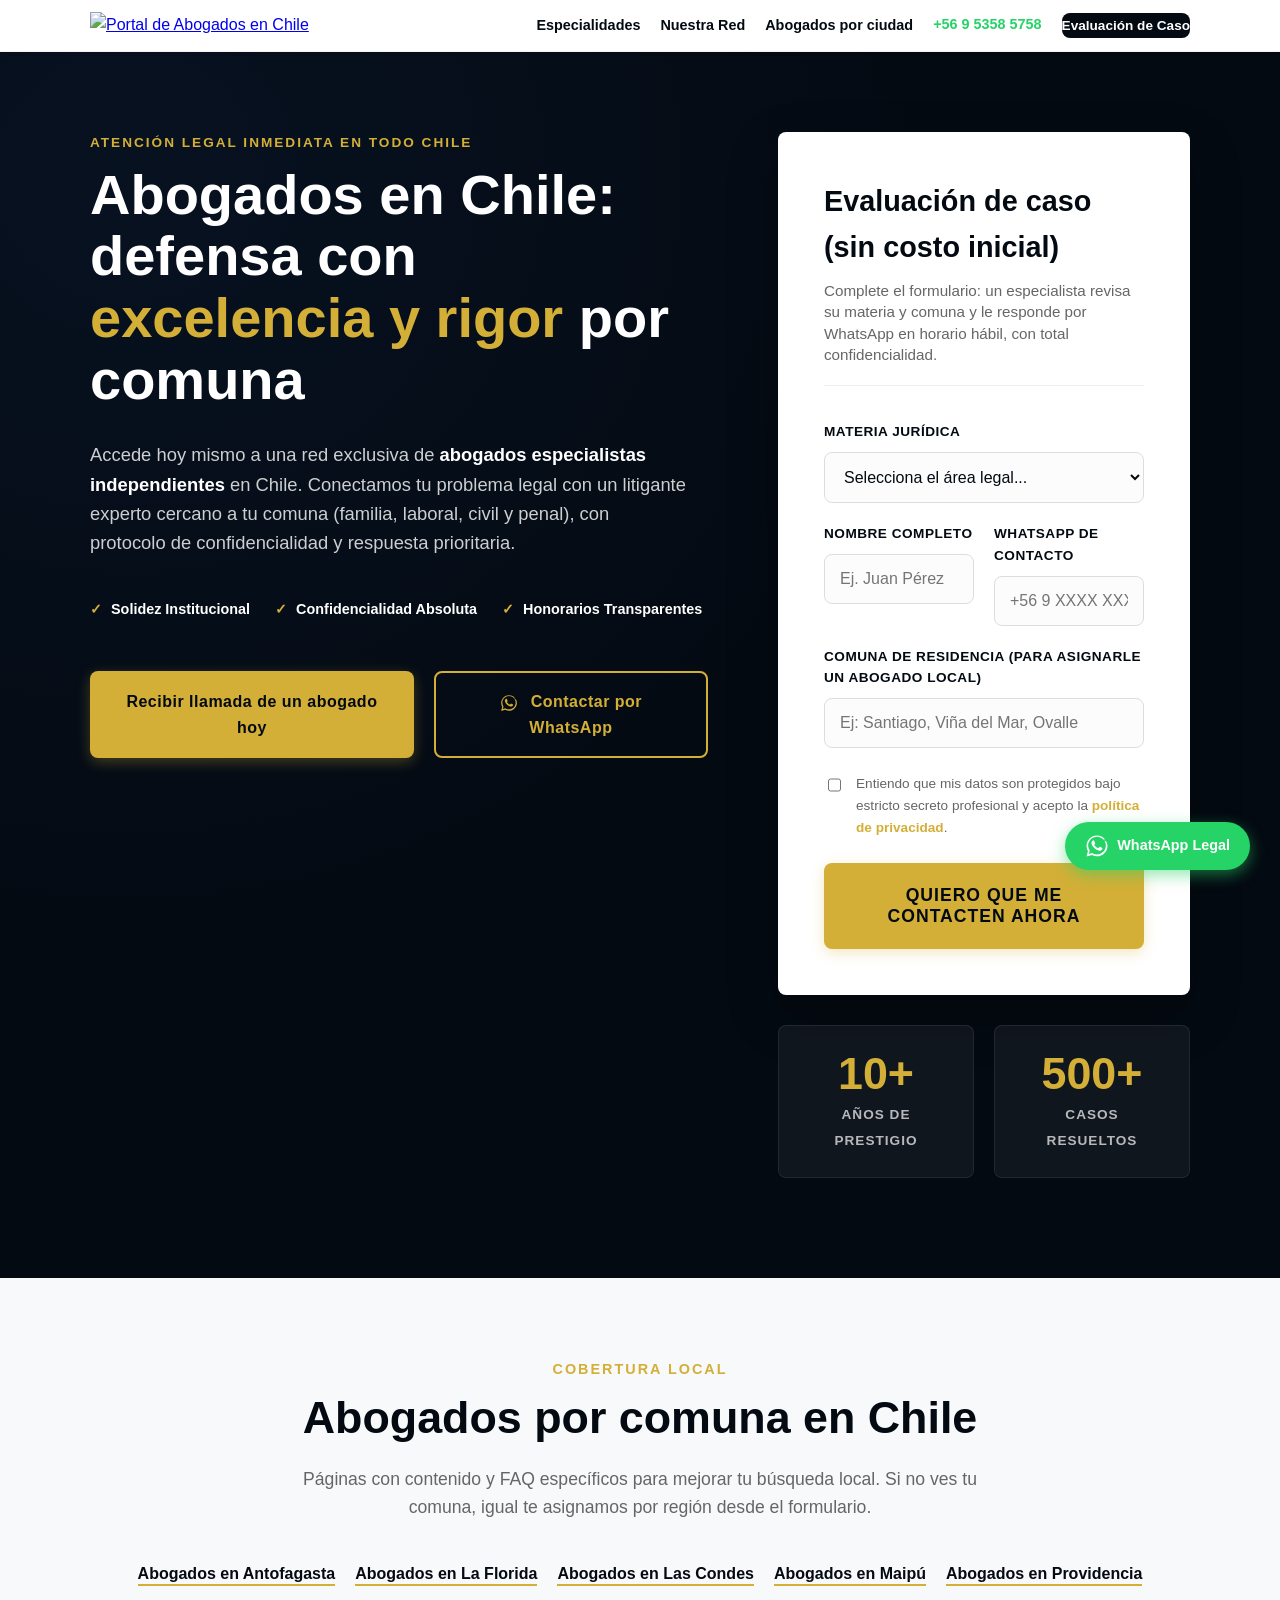
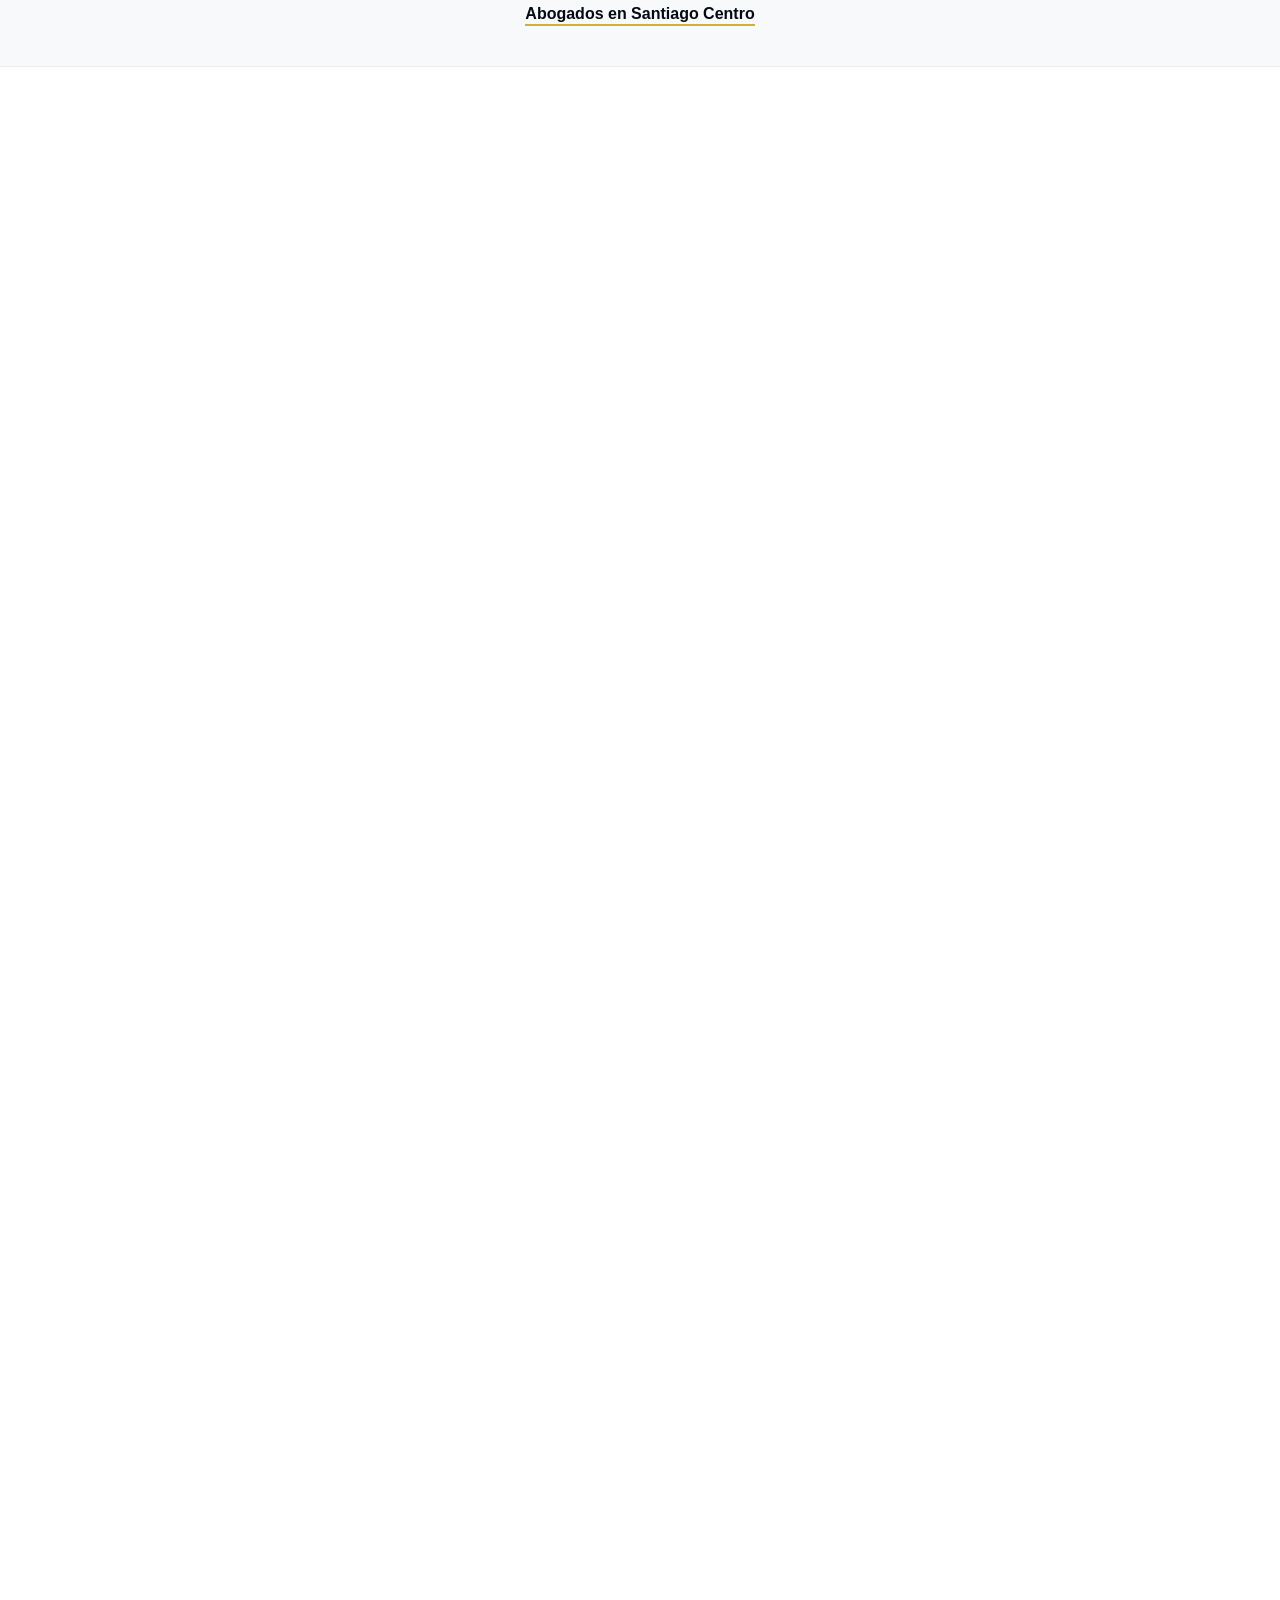
==== index.html @ 27c503e6 "feat: initial commit de la agencia" ====
<!DOCTYPE html>
<html lang="es-CL">
<head>
    <meta charset="UTF-8">
    <meta name="viewport" content="width=device-width, initial-scale=1.0">
    <title>Abogados en Chile | Red de Especialistas por Comuna | Red Abogados Chile</title>
    <meta name="description" content="Abogados en Chile: familia, laboral, civil y penal. Conectamos tu caso con un especialista cerca de tu comuna (Santiago, RM y Antofagasta). Primera evaluación confidencial. WhatsApp +56 9 5358 5758.">
    <link rel="canonical" href="https://redabogadoschile.cl/" />
    <meta property="og:type" content="website" />
    <meta property="og:locale" content="es_CL" />
    <meta property="og:url" content="https://redabogadoschile.cl/" />
    <meta property="og:title" content="Abogados en Chile | Red Abogados Chile" />
    <meta property="og:description" content="Red de abogados especialistas en Chile. Asesoría confidencial en familia, laboral, civil y penal. Evaluación de caso y asignación por comuna." />
    <meta property="og:image" content="https://redabogadoschile.cl/logo1.png" />
    <meta name="twitter:card" content="summary_large_image" />
    <meta name="twitter:title" content="Abogados en Chile | Red Abogados Chile" />
    <meta name="twitter:description" content="Especialistas en familia, laboral, civil y penal. Cobertura nacional con foco local." />
    <meta name="twitter:image" content="https://redabogadoschile.cl/logo1.png" />

    <script type="application/ld+json">
    {
      "@context": "https://schema.org",
      "@graph": [
        {
          "@type": "Organization",
          "@id": "https://redabogadoschile.cl/#organization",
          "name": "Red Abogados Chile",
          "url": "https://redabogadoschile.cl/",
          "logo": "https://redabogadoschile.cl/logo1.png",
          "email": "soporte@redabogadoschile.cl",
          "telephone": "+56953585758",
          "areaServed": { "@type": "Country", "name": "Chile" },
          "sameAs": [
            "https://wa.me/56953585758"
          ]
        },
        {
          "@type": "WebSite",
          "@id": "https://redabogadoschile.cl/#website",
          "url": "https://redabogadoschile.cl/",
          "name": "Red Abogados Chile",
          "publisher": { "@id": "https://redabogadoschile.cl/#organization" },
          "inLanguage": "es-CL"
        },
        {
          "@type": "LegalService",
          "@id": "https://redabogadoschile.cl/#legalservice",
          "name": "Red Abogados Chile – Asesoría y derivación nacional",
          "description": "Red de abogados especialistas independientes en Chile. Derivación por materia y comuna: familia, laboral, civil y penal.",
          "url": "https://redabogadoschile.cl/",
          "parentOrganization": { "@id": "https://redabogadoschile.cl/#organization" },
          "telephone": "+56953585758",
          "email": "soporte@redabogadoschile.cl",
          "priceRange": "$$",
          "image": "https://redabogadoschile.cl/logo1.png",
          "areaServed": [
            { "@type": "Country", "name": "Chile" },
            { "@type": "AdministrativeArea", "name": "Región Metropolitana" },
            { "@type": "AdministrativeArea", "name": "Región de Antofagasta" }
          ]
        }
      ]
    }
    </script>

    <link rel="stylesheet" href="styles.css" />
    <meta name="google-site-verification" content="OtLSKKAbjcpPKHXCW-rJ9GVC9Xifv5zwwEPUj6ydth0" />
</head>
<body>

    <a href="https://wa.me/56953585758?text=Hola,%20vengo%20de%20la%20web,%20necesito%20asesor%C3%ADa%20legal%20en%20Chile" class="whatsapp-float" target="_blank" rel="noopener noreferrer" aria-label="Asesoría legal por WhatsApp" title="Asesoría legal por WhatsApp">
        <svg viewBox="0 0 448 512" width="24" height="24" aria-hidden="true"><path fill="currentColor" d="M380.9 97.1C339 55.1 283.2 32 223.9 32c-122.4 0-222 99.6-222 222 0 39.1 10.2 77.3 29.6 111L0 480l117.7-30.9c32.4 17.7 68.9 27 106.1 27h.1c122.3 0 224.1-99.6 224.1-222 0-59.3-25.2-115-67.1-117zm-157 338.7h-.1c-34 0-67.3-9.1-96-26.3l-6.9-4.1-71.4 18.7 19-69.4-4.5-7.2c-18.9-30-28.8-64.5-28.8-100.2 0-104.1 84.7-188.9 188.9-188.9 50.4 0 97.8 19.7 133.4 55.3s55.3 83 55.3 133.5c0 104.2-84.7 189-188.8 189zm104.7-143.2c-5.7-2.9-33.9-16.7-39.2-18.5-5.3-1.9-9.2-2.9-13.1 2.9-3.9 5.7-15 18.9-18.5 22.8-3.5 3.9-7.1 4.3-12.8 1.4-5.7-2.9-24-8.9-45.7-28.3-16.9-15.1-28.3-33.7-31.6-39.4-3.3-5.7-.3-8.8 2.5-11.6 2.6-2.5 5.7-6.8 8.6-10.2 2.9-3.4 3.9-5.7 5.7-9.7 1.8-3.9.9-7.3-.5-10.1-1.4-2.9-13.1-31.6-18-43.3-4.7-11.4-9.5-9.8-13.1-10h-11.1c-3.9 0-10.2 1.5-15.5 7.3-5.3 5.7-20.2 19.7-20.2 48.1 0 28.3 20.6 55.7 23.5 59.7 2.9 3.9 40.5 61.8 98.1 86.6 13.7 5.9 24.4 9.4 32.8 12.1 13.8 4.4 26.3 3.8 36.2 2.3 11-1.6 33.9-13.9 38.7-27.3 4.8-13.4 4.8-24.9 3.3-27.3-1.4-2.4-5.3-3.8-11-6.7z"></path></svg>
        <span class="whatsapp-float-text">WhatsApp Legal</span>
    </a>

    <header class="premium-header">
        <div class="container premium-header-flex">
            <a href="#inicio" title="RedAbogadosChile - Inicio" class="premium-header-logo">
                <img src="https://redabogadoschile.cl/logo1.png" alt="Portal de Abogados en Chile" loading="eager" />
            </a>
            <nav class="premium-nav">
                <ul>
                    <li><a href="#areas-practica">Especialidades</a></li>
                    <li><a href="#red-nacional">Nuestra Red</a></li>
                    <li><a href="#ciudades">Abogados por ciudad</a></li>
                    <li><a href="https://wa.me/56953585758?text=Hola,%20vengo%20de%20la%20web,%20necesito%20asesor%C3%ADa%20legal%20en%20Chile" class="btn-nav-wa" title="Canal WhatsApp oficial único — Red Abogados Chile" target="_blank" rel="noopener noreferrer">+56 9 5358 5758</a></li>
                    <li><a href="https://wa.me/56953585758?text=Hola,%20vengo%20de%20la%20web,%20necesito%20asesor%C3%ADa%20legal%20en%20Chile" class="btn-nav" target="_blank" rel="noopener noreferrer"><span class="btn-nav-text-full">Evaluación de Caso</span><span class="btn-nav-text-short">Evaluar caso</span></a></li>
                </ul>
            </nav>
        </div>
    </header>

    <main id="inicio">
        <section class="hero premium-hero">
            <div class="container hero-grid-improved">
                <div class="hero-content animation-fadeInLeft">
                    <span class="hero-subtitle">Atención Legal Inmediata en todo Chile</span>
                    <h1 class="h1-improved">Abogados en Chile: defensa con <span class="h1-strong">excelencia y rigor</span> por comuna</h1>
                    
                    <p class="lead">
                        Accede hoy mismo a una red exclusiva de <strong>abogados especialistas independientes</strong> en Chile. Conectamos tu problema legal con un litigante experto cercano a tu comuna (familia, laboral, civil y penal), con protocolo de confidencialidad y respuesta prioritaria.
                    </p>
                    
                    <div class="check-list-improved">
                        <span><i class="icon-check">✓</i> Solidez Institucional</span>
                        <span><i class="icon-check">✓</i> Confidencialidad Absoluta</span>
                        <span><i class="icon-check">✓</i> Honorarios Transparentes</span>
                    </div>
                    
                    <div class="hero-cta">
                        <a class="btn btn-primary" href="https://wa.me/56953585758?text=Hola,%20vengo%20de%20la%20web,%20necesito%20asesor%C3%ADa%20legal%20en%20Chile" target="_blank" rel="noopener noreferrer">Recibir llamada de un abogado hoy</a>
                        <a class="btn btn-ghost" href="https://wa.me/56953585758?text=Hola,%20vengo%20de%20la%20web,%20necesito%20asesor%C3%ADa%20legal%20en%20Chile" target="_blank" rel="noopener noreferrer">
                            <svg viewBox="0 0 448 512" width="18" height="18" style="margin-right:8px; vertical-align:middle;"><path fill="currentColor" d="M380.9 97.1C339 55.1 283.2 32 223.9 32c-122.4 0-222 99.6-222 222 0 39.1 10.2 77.3 29.6 111L0 480l117.7-30.9c32.4 17.7 68.9 27 106.1 27h.1c122.3 0 224.1-99.6 224.1-222 0-59.3-25.2-115-67.1-117zm-157 338.7h-.1c-34 0-67.3-9.1-96-26.3l-6.9-4.1-71.4 18.7 19-69.4-4.5-7.2c-18.9-30-28.8-64.5-28.8-100.2 0-104.1 84.7-188.9 188.9-188.9 50.4 0 97.8 19.7 133.4 55.3s55.3 83 55.3 133.5c0 104.2-84.7 189-188.8 189zm104.7-143.2c-5.7-2.9-33.9-16.7-39.2-18.5-5.3-1.9-9.2-2.9-13.1 2.9-3.9 5.7-15 18.9-18.5 22.8-3.5 3.9-7.1 4.3-12.8 1.4-5.7-2.9-24-8.9-45.7-28.3-16.9-15.1-28.3-33.7-31.6-39.4-3.3-5.7-.3-8.8 2.5-11.6 2.6-2.5 5.7-6.8 8.6-10.2 2.9-3.4 3.9-5.7 5.7-9.7 1.8-3.9.9-7.3-.5-10.1-1.4-2.9-13.1-31.6-18-43.3-4.7-11.4-9.5-9.8-13.1-10h-11.1c-3.9 0-10.2 1.5-15.5 7.3-5.3 5.7-20.2 19.7-20.2 48.1 0 28.3 20.6 55.7 23.5 59.7 2.9 3.9 40.5 61.8 98.1 86.6 13.7 5.9 24.4 9.4 32.8 12.1 13.8 4.4 26.3 3.8 36.2 2.3 11-1.6 33.9-13.9 38.7-27.3 4.8-13.4 4.8-24.9 3.3-27.3-1.4-2.4-5.3-3.8-11-6.7z"></path></svg>
                            Contactar por WhatsApp
                        </a>
                    </div>
                </div>
                
                <div class="hero-form-wrapper animation-fadeInRight">
                    <div class="card form-card-improved" id="contacto">
                        <div class="form-head">
                            <h2>Evaluación de caso (sin costo inicial)</h2>
                            <p>Complete el formulario: un especialista revisa su materia y comuna y le responde por WhatsApp en horario hábil, con total confidencialidad.</p>
                        </div>
                        
                        <form action="https://api.web3forms.com/submit" method="POST" id="leadForm" class="form" novalidate>
                            <input type="hidden" name="access_key" value="e971907c-1fd7-4d71-9931-513f91fa2b40" />
                            <input type="hidden" name="origen" value="Landing Index" />
                            <div class="field">
                                <label for="area">Materia Jurídica</label>
                                <select id="area" name="area_legal" required>
                                    <option value="" selected disabled>Selecciona el área legal...</option>
                                    <option value="Derecho de Familia">Derecho de Familia (Divorcios, Alimentos, VIF)</option>
                                    <option value="Derecho Laboral">Derecho Laboral (Despidos, Tutela)</option>
                                    <option value="Derecho Civil">Derecho Civil (Contratos, Herencias, Propiedades)</option>
                                    <option value="Derecho Penal">Derecho Penal (Defensa y Querellas Complejas)</option>
                                    <option value="Otro">Otra materia / No estoy seguro</option>
                                </select>
                            </div>
                            
                            <div class="field-group-premium">
                                <div class="field">
                                    <label for="nombre">Nombre Completo</label>
                                    <input id="nombre" name="nombre" type="text" placeholder="Ej. Juan Pérez" required />
                                </div>
                                
                                <div class="field">
                                    <label for="telefono">WhatsApp de Contacto</label>
                                    <input id="telefono" name="telefono" type="tel" inputmode="tel" placeholder="+56 9 XXXX XXXX" required />
                                </div>
                            </div>
                            
                            <div class="field">
                                <label for="comuna">Comuna de Residencia (Para asignarle un abogado local)</label>
                                <input id="comuna" name="comuna" type="text" placeholder="Ej: Santiago, Viña del Mar, Ovalle" required />
                            </div>
                            
                            <div class="consent-box">
                                <div class="consent-flex">
                                    <input id="consent" name="consent" type="checkbox" required />
                                    <label for="consent">Entiendo que mis datos son protegidos bajo estricto secreto profesional y acepto la <a href="politica-privacidad.html">política de privacidad</a>.</label>
                                </div>
                            </div>
                            
                            <button class="btn btn-primary btn-block btn-form" type="submit" id="submitBtn">Quiero que me contacten ahora</button>
                        </form>
                    </div>
                    
                    <div class="trust-counters-improved">
                        <div class="counter-item">
                            <span class="counter-number">10+</span>
                            <span class="counter-label">Años de Prestigio</span>
                        </div>
                        <div class="counter-item">
                            <span class="counter-number">500+</span>
                            <span class="counter-label">Casos Resueltos</span>
                        </div>
                    </div>
                </div>
            </div>
        </section>
        
        <section class="section section-services" id="ciudades" style="padding: 80px 0 40px; background: #f8f9fb; border-bottom: 1px solid #eee;">
            <div class="container">
                <div class="section-head-premium" style="margin-bottom: 40px;">
                    <span class="section-subtitle">Cobertura local</span>
                    <h2 class="h2-improved">Abogados por comuna en Chile</h2>
                    <p>Páginas con contenido y FAQ específicos para mejorar tu búsqueda local. Si no ves tu comuna, igual te asignamos por región desde el formulario.</p>
                </div>
                <nav aria-label="Abogados por comuna">
                    <ul style="list-style: none; margin: 0; padding: 0; display: flex; flex-wrap: wrap; gap: 14px 20px; justify-content: center;">
                        <li><a style="color: var(--primary-deep); font-weight: 700; text-decoration: none; border-bottom: 2px solid var(--accent-gold); padding-bottom: 2px;" href="https://redabogadoschile.cl/abogados-en-antofagasta.html">Abogados en Antofagasta</a></li>
                        <li><a style="color: var(--primary-deep); font-weight: 700; text-decoration: none; border-bottom: 2px solid var(--accent-gold); padding-bottom: 2px;" href="https://redabogadoschile.cl/abogados-en-la-florida.html">Abogados en La Florida</a></li>
                        <li><a style="color: var(--primary-deep); font-weight: 700; text-decoration: none; border-bottom: 2px solid var(--accent-gold); padding-bottom: 2px;" href="https://redabogadoschile.cl/abogados-en-las-condes.html">Abogados en Las Condes</a></li>
                        <li><a style="color: var(--primary-deep); font-weight: 700; text-decoration: none; border-bottom: 2px solid var(--accent-gold); padding-bottom: 2px;" href="https://redabogadoschile.cl/abogados-en-maipu.html">Abogados en Maipú</a></li>
                        <li><a style="color: var(--primary-deep); font-weight: 700; text-decoration: none; border-bottom: 2px solid var(--accent-gold); padding-bottom: 2px;" href="https://redabogadoschile.cl/abogados-en-providencia.html">Abogados en Providencia</a></li>
                        <li><a style="color: var(--primary-deep); font-weight: 700; text-decoration: none; border-bottom: 2px solid var(--accent-gold); padding-bottom: 2px;" href="https://redabogadoschile.cl/abogados-en-santiago-centro.html">Abogados en Santiago Centro</a></li>
                    </ul>
                </nav>
            </div>
        </section>

        <section class="section section-services" id="areas-practica">
            <div class="container">
                <div class="section-head-premium">
                    <span class="section-subtitle">Áreas de Práctica</span>
                    <h2 class="h2-improved">Abogados laborales, de familia, civil y penal en Chile</h2>
                    <p>Asignación por materia y comuna: un litigante con experiencia en la vía que corresponde (Juzgado de Familia, Letras del Trabajo, Civil o Garantía), según su caso.</p>
                </div>
                
                <div class="grid-services-improved cards">
                    <article class="service-card-improved">
                        <div class="card-icon-premium">
                            <span class="card-icon-svg" role="img" aria-label="Familia"><svg xmlns="http://www.w3.org/2000/svg" width="40" height="40" viewBox="0 0 24 24" fill="none" stroke="currentColor" stroke-width="1.75" stroke-linecap="round" stroke-linejoin="round" aria-hidden="true"><path d="m16 16 3-8 3 8c-.87.65-1.92 1-3 1s-2.13-.35-3-1Z"/><path d="m2 16 3-8 3 8c-.87.65-1.92 1-3 1s-2.13-.35-3-1Z"/><path d="M7 21h10"/><path d="M12 3v18"/><path d="M3 7h2c2 0 4-1 4-3"/><path d="M21 7h-2c-2 0-4-1-4-3"/></svg></span>
                        </div>
                        <h3>Derecho de Familia</h3>
                        <p>Protegemos lo que más importa. Divorcios, pensiones de alimentos, cuidado personal y juicios complejos de VIF.</p>
                    </article>

                    <article class="service-card-improved">
                        <div class="card-icon-premium">
                            <span class="card-icon-svg" role="img" aria-label="Laboral"><svg xmlns="http://www.w3.org/2000/svg" width="40" height="40" viewBox="0 0 24 24" fill="none" stroke="currentColor" stroke-width="1.75" stroke-linecap="round" stroke-linejoin="round" aria-hidden="true"><rect x="3" y="7" width="18" height="13" rx="2"/><path d="M8 7V5a2 2 0 0 1 2-2h4a2 2 0 0 1 2 2v2"/></svg></span>
                        </div>
                        <h3>Derecho Laboral</h3>
                        <p>Defensa implacable del trabajador o empresa. Despidos injustificados, autodespidos, cobro de prestaciones y accidentes.</p>
                    </article>

                    <article class="service-card-improved">
                        <div class="card-icon-premium">
                            <span class="card-icon-svg" role="img" aria-label="Civil"><svg xmlns="http://www.w3.org/2000/svg" width="40" height="40" viewBox="0 0 24 24" fill="none" stroke="currentColor" stroke-width="1.75" stroke-linecap="round" stroke-linejoin="round" aria-hidden="true"><path d="M8 21h12a2 2 0 0 0 2-2v-2H10v2a2 2 0 1 1-4 0V5a2 2 0 0 0-2-2 2 2 0 0 0-2 2v11a2 2 0 0 0 2 2z"/><path d="M19 17V5a2 2 0 0 0-2-2H4"/></svg></span>
                        </div>
                        <h3>Derecho Civil y Propiedades</h3>
                        <p>Soluciones patrimoniales. Juicios de arrendamiento, posesiones efectivas, redacción de contratos de alto valor e indemnizaciones.</p>
                    </article>
                </div>
            </div>
        </section>
        
        <section class="section section-commitment section-dark" id="red-nacional">
            <div class="container">
                <div class="commitment-wrapper">
                    <div class="commitment-content">
                        <div class="section-head-premium text-left">
                            <span class="section-subtitle">Por qué elegirnos</span>
                            <h2 class="h2-improved">El Estándar de Rigor Jurídico de Nuestra Red</h2>
                        </div>
                        <div class="commitment-grid">
                            <div class="commitment-item-premium">
                                <h4><i class="icon-point">♦</i> Red Nacional Seleccionada</h4>
                                <p>No somos un directorio. Solo admitimos abogados con trayectoria verificada en Chile.</p>
                            </div>
                            <div class="commitment-item-premium">
                                <h4><i class="icon-point">♦</i> Protocolo de Confidencialidad 100%</h4>
                                <p>Su caso y datos están protegidos por el secreto profesional más riguroso.</p>
                            </div>
                            <div class="commitment-item-premium">
                                <h4><i class="icon-point">♦</i> Respuesta y Asignación Ágil</h4>
                                <p>Evaluamos su caso en tiempo récord y lo conectamos con el especialista adecuado.</p>
                            </div>
                        </div>
                    </div>
                    <div class="commitment-image">
                        <img src="https://images.unsplash.com/photo-1589829085413-56de8ae18c73?auto=format&fit=crop&w=500&q=80" loading="lazy" alt="Compromiso Legal" />
                    </div>
                </div>
            </div>
        </section>
    </main>

    <footer class="premium-footer">
        <div class="container footer-grid">
            <div class="footer-col-info">
                <img src="https://redabogadoschile.cl/logo1.png" alt="Red Abogados Chile" class="footer-logo" />
                <p>Conectando a Chile con la élite del derecho litigante independiente.</p>
            </div>
            
            <div class="footer-col-links">
                <h4>Especialidades</h4>
                <ul>
                    <li><a href="#areas-practica">Derecho de Familia</a></li>
                    <li><a href="#areas-practica">Derecho Laboral</a></li>
                    <li><a href="#areas-practica">Derecho Civil</a></li>
                    <li><a href="#areas-practica">Derecho Penal</a></li>
                </ul>
                <h4 style="margin-top: 28px;">Abogados por ciudad</h4>
                <ul>
                    <li><a href="https://redabogadoschile.cl/abogados-en-antofagasta.html">Antofagasta</a></li>
                    <li><a href="https://redabogadoschile.cl/abogados-en-la-florida.html">La Florida</a></li>
                    <li><a href="https://redabogadoschile.cl/abogados-en-las-condes.html">Las Condes</a></li>
                    <li><a href="https://redabogadoschile.cl/abogados-en-maipu.html">Maipú</a></li>
                    <li><a href="https://redabogadoschile.cl/abogados-en-providencia.html">Providencia</a></li>
                    <li><a href="https://redabogadoschile.cl/abogados-en-santiago-centro.html">Santiago Centro</a></li>
                </ul>
            </div>
            
            <div class="footer-col-contact">
                <h4>Dirección Central y Cobertura:</h4>
                <p>Plataforma Nacional con base en Santiago y Ovalle, Coquimbo, Chile.</p>
                <h4>Correo Oficial:</h4>
                <p><a href="mailto:soporte@redabogadoschile.cl">soporte@redabogadoschile.cl</a></p>
                <h4>Teléfono y WhatsApp:</h4>
                <p><a href="https://wa.me/56953585758?text=Hola,%20vengo%20de%20la%20web,%20necesito%20asesor%C3%ADa%20legal%20en%20Chile" target="_blank" rel="noopener noreferrer" class="accent-link">+56 9 5358 5758</a></p>
                <p class="footer-wa-note">Canal WhatsApp oficial y único de Red Abogados Chile.</p>
            </div>
            
            <div class="footer-col-recursos">
                <h4>Recursos Oficiales</h4>
                <ul>
                    <li><a href="https://www.pjud.cl" target="_blank" rel="noopener noreferrer">Poder Judicial</a></li>
                    <li><a href="https://www.dt.gob.cl" target="_blank" rel="noopener noreferrer">Dirección del Trabajo</a></li>
                    <li><a href="https://www.sii.cl" target="_blank" rel="noopener noreferrer">Servicio de Impuestos Internos</a></li>
                    <li><a href="https://www.registrocivil.cl" target="_blank" rel="noopener noreferrer">Registro Civil</a></li>
                </ul>
            </div>
            
            <div class="footer-col-legal">
                <h4>Transparencia</h4>
                <ul>
                    <li><a href="politica-privacidad.html">Política de Privacidad</a></li>
                    <li><a href="politica-privacidad.html">Términos de Servicio</a></li>
                    <li><a href="politica-privacidad.html">Honorarios y Costas</a></li>
                </ul>
            </div>
        </div>
        
        <div class="footer-bottom">
            <div class="container footer-bottom-flex">
                <p>Copyright © 2026 Red Abogados Chile - Todos los derechos reservados.</p>
                <div class="footer-socials"></div>
            </div>
        </div>
    </footer>

</body>
</html>
---- styles.css ----
/* ============================================================
   Red Abogados Chile · Stylesheet maestro
   Única fuente de verdad para todas las landings comunales.
   ============================================================ */

header.site-header, footer.site-footer, .site-info, #masthead, #colophon, .entry-title { display: none !important; }
:root { --primary-deep: #040a12; --primary-light: #0A192F; --accent-gold: #d4af37; --accent-gold-hover: #b8952e; --text-main: #2c3e50; --text-light: #666666; --white: #ffffff; --bg-light: #f4e6b1; --border-radius-premium: 8px; --shadow-premium: 0 10px 30px -5px rgba(2,12,27,0.1); --shadow-hover: 0 20px 40px -10px rgba(2,12,27,0.2); --transition-fast: all 0.2s ease; --transition-main: all 0.3s cubic-bezier(0.645,0.045,0.355,1); --container-width: 1140px; --font-family: 'Segoe UI', Roboto, Helvetica, Arial, sans-serif; }
html { scroll-behavior: smooth; font-size: 16px; }
body { font-family: var(--font-family); margin: 0; color: var(--text-main); background-color: var(--white); line-height: 1.6; -webkit-font-smoothing: antialiased; }
.container { max-width: var(--container-width); margin: 0 auto; padding: 0 20px; width: 100%; box-sizing: border-box; }
h1, h2, h3, h4 { color: var(--primary-deep); font-weight: 700; margin-top: 0; }
@keyframes fadeInLeft { from { opacity:0; transform:translateX(-20px); } to { opacity:1; transform:translateX(0); } }
@keyframes fadeInRight { from { opacity:0; transform:translateX(20px); } to { opacity:1; transform:translateX(0); } }
@keyframes float { 0% { box-shadow:0 5px 15px 0px rgba(37,211,102,0.6); transform:translatey(0px); } 50% { box-shadow:0 25px 15px 0px rgba(37,211,102,0.2); transform:translatey(-5px); } 100% { box-shadow:0 5px 15px 0px rgba(37,211,102,0.6); transform:translatey(0px); } }
.animation-fadeInLeft { animation: fadeInLeft 0.8s ease-out forwards; }
.animation-fadeInRight { animation: fadeInRight 0.8s ease-out forwards; }
.btn { padding:16px 32px; border-radius:var(--border-radius-premium); font-weight:700; text-decoration:none; transition:var(--transition-main); cursor:pointer; display:inline-block; font-size:1rem; text-align:center; border:2px solid transparent; box-sizing:border-box; letter-spacing:0.5px; }
.btn-primary { background-color:var(--accent-gold); color:var(--primary-deep); box-shadow:0 4px 14px 0 rgba(212,175,55,0.3); }
.btn-primary:hover { background-color:var(--accent-gold-hover); transform:translateY(-2px); box-shadow:0 6px 20px 0 rgba(212,175,55,0.4); }
.btn-ghost { background:transparent; color:var(--accent-gold); border-color:var(--accent-gold); }
.btn-ghost:hover { background:rgba(212,175,55,0.1); color:var(--white); border-color:transparent; }
.btn-block { width:100%; display:block; }
.whatsapp-float { position:fixed; bottom:30px; right:30px; background-color:#25d366; color:white; padding:12px 20px; border-radius:50px; text-decoration:none; font-weight:700; font-size:0.9rem; display:flex; align-items:center; gap:8px; z-index:2000; box-shadow:0 5px 15px rgba(37,211,102,0.5); animation:float 3s ease-in-out infinite; transition:var(--transition-fast); }
.whatsapp-float:hover { transform:scale(1.05) translatey(-5px); background-color:#1ebe57; }
.premium-header { background:var(--white); padding:max(8px, env(safe-area-inset-top)) 0 10px; border-bottom:1px solid rgba(0,0,0,0.05); position:sticky; top:0; z-index:1000; box-shadow:0 2px 10px rgba(0,0,0,0.01); }
.premium-header-flex { display:flex; align-items:center; justify-content:space-between; gap:20px; }
.premium-header-logo img { height:65px; width:auto; object-fit:contain; transition:var(--transition-fast); }
.premium-header-logo:hover img { transform:scale(1.03); }
.premium-nav ul { list-style:none; margin:0; padding:0; display:flex; gap:20px; align-items:center; }
.premium-nav a { text-decoration:none; color:var(--primary-deep); font-weight:600; font-size:0.9rem; transition:var(--transition-fast); padding:5px 0; position:relative; }
.premium-nav a:not(.btn-nav):not(.btn-nav-wa)::after { content:''; position:absolute; width:0; height:2px; bottom:0; left:0; background-color:var(--accent-gold); transition:var(--transition-fast); }
.premium-nav a:not(.btn-nav):not(.btn-nav-wa):hover { color:var(--accent-gold); }
.premium-nav a:not(.btn-nav):not(.btn-nav-wa):hover::after { width:100%; }
.btn-nav { background-color:var(--primary-deep); color:var(--white) !important; padding:10px 20px; border-radius:var(--border-radius-premium); font-size:0.85rem !important; }
.btn-nav:hover { background-color:var(--accent-gold); color:var(--primary-deep) !important; transform:translateY(-1px); }
.btn-nav-wa { color:#25d366 !important; font-weight:700 !important; display:flex; align-items:center; gap:5px; }
.btn-nav-wa:hover { color:#1ebe57 !important; }
.premium-nav ul li { flex-shrink: 0; }
.btn-nav-text-short { display: none; }

.premium-hero { padding:80px 0 100px; background-color:var(--primary-deep); background-image:radial-gradient(at 10% 10%, rgba(10,25,47,0.5) 0%, rgba(4,10,18,0) 50%); color:var(--white); }
.hero-grid-improved { display:grid; grid-template-columns:1.2fr 0.8fr; gap:70px; align-items:start; }
.hero-subtitle { color:var(--accent-gold); text-transform:uppercase; font-weight:800; font-size:0.85rem; letter-spacing:2px; margin-bottom:10px; display:block; }
.h1-improved { font-size:3.5rem; line-height:1.1; margin:0 0 30px; font-weight:800; color:var(--white); }
.h1-strong { color:var(--accent-gold); }
.lead { font-size:1.15rem; color:rgba(255,255,255,0.8); margin-bottom:40px; max-width:600px; }
.lead strong { color:var(--white); }
.check-list-improved { display:flex; gap:25px; margin-bottom:50px; color:var(--white); font-weight:600; font-size:0.9rem; }
.icon-check { color:var(--accent-gold); margin-right:5px; font-style:normal; font-weight:900; }
.hero-cta { display:flex; gap:20px; align-items:center; }
.hero-form-wrapper { display:flex; flex-direction:column; gap:30px; width:100%; position:relative; z-index:10; }
.form-card-improved { background:var(--white); padding:45px; border-radius:var(--border-radius-premium); box-shadow:0 20px 50px rgba(0,0,0,0.3); border:1px solid rgba(255,255,255,0.05); width:100%; box-sizing:border-box; text-align:left; color:var(--text-main); }
.form-head { margin-bottom:35px; text-align:left; border-bottom:1px solid #eee; padding-bottom:20px; }
.form-head h2 { margin:0 0 10px; font-size:1.8rem; color:var(--primary-deep); }
.form-head p { margin:0; color:var(--text-light); font-size:0.95rem; line-height:1.4; }
.field-group-premium { display:grid; grid-template-columns:1fr 1fr; gap:20px; }
.field { margin-bottom:20px; text-align:left; }
.field label { display:block; margin-bottom:9px; font-weight:600; font-size:0.85rem; color:var(--primary-deep); text-transform:uppercase; letter-spacing:0.5px; }
.field input, .field select { width:100%; padding:15px; border-radius:var(--border-radius-premium); border:1px solid #ddd; font-size:1rem; box-sizing:border-box; transition:var(--transition-fast); background-color:#fcfcfc; color:var(--primary-deep); }
.field input:focus, .field select:focus { border-color:var(--accent-gold); outline:none; background-color:var(--white); box-shadow:0 0 0 3px rgba(214,175,55,0.1); }
.consent-box { margin:25px 0; font-size:0.85rem; color:var(--text-light); text-align:left; }
.consent-flex { display:flex; align-items:flex-start; gap:12px; }
.consent-box input[type="checkbox"] { margin-top:4px; width:16px; height:16px; accent-color:var(--accent-gold); cursor:pointer; }
.consent-box a { color:var(--accent-gold); text-decoration:none; font-weight:600; }
.consent-box a:hover { text-decoration:underline; }
.btn-form { padding:20px; font-size:1.1rem; text-transform:uppercase; letter-spacing:1px; }
.btn-form:disabled { opacity: 0.65; cursor: not-allowed; transform: none; box-shadow: none; }
.form-success-message { display: none; text-align: center; padding: 40px 20px; animation: fadeInRight 0.6s ease-out forwards; }
.form-success-message.is-visible { display: block; }
.form-success-icon { display: inline-flex; align-items: center; justify-content: center; width: 64px; height: 64px; margin: 0 auto 24px; background: rgba(212,175,55,0.12); border-radius: 50%; color: var(--accent-gold); font-size: 1.75rem; font-weight: 800; }
.form-success-message h3 { font-size: 1.5rem; color: var(--primary-deep); margin: 0 0 16px; line-height: 1.3; }
.form-success-message p { color: var(--text-light); font-size: 1rem; line-height: 1.75; margin: 0; max-width: 420px; margin-left: auto; margin-right: auto; }
.form.is-hidden { display: none; }
.form-head.is-hidden { display: none; }
.trust-counters-improved { display:flex; flex-direction:row; gap:20px; width:100%; }
.counter-item { flex:1; background:rgba(255,255,255,0.05); padding:25px; border-radius:var(--border-radius-premium); text-align:center; border:1px solid rgba(255,255,255,0.08); transition:var(--transition-main); }
.counter-item:hover { background:rgba(255,255,255,0.1); transform:translateY(-3px); }
.counter-number { display:block; font-size:2.8rem; font-weight:800; color:var(--accent-gold); line-height:1; margin-bottom:5px; }
.counter-label { font-size:0.85rem; color:rgba(255,255,255,0.7); font-weight:600; text-transform:uppercase; letter-spacing:1px; }
.section-services { padding:120px 0; background-color:var(--white); content-visibility: auto; contain-intrinsic-size: 1px 1200px; }
.section-head-premium { text-align:center; max-width:700px; margin:0 auto 80px; }
.section-subtitle { color:var(--accent-gold); font-weight:700; font-size:0.9rem; text-transform:uppercase; letter-spacing:2px; display:block; margin-bottom:10px; }
.h2-improved { font-size:2.8rem; color:var(--primary-deep); margin:0 0 20px; line-height:1.2; }
.section-head-premium p { color:var(--text-light); font-size:1.1rem; margin:0; }
.text-left { text-align:left; margin-left:0; }
.grid-services-improved { display:grid; grid-template-columns:repeat(auto-fit, minmax(320px, 1fr)); gap:40px; }
.service-card-improved { background:var(--white); padding:50px 40px; border-radius:var(--border-radius-premium); border:1px solid #eee; transition:var(--transition-main); text-align:left; display:flex; flex-direction:column; gap:15px; box-shadow:0 2px 5px rgba(0,0,0,0.02); }
.service-card-improved:hover { transform:translateY(-5px); box-shadow:var(--shadow-hover); border-color:rgba(212,175,55,0.2); }
.card-icon-premium .card-icon-svg { display: inline-flex; align-items: center; justify-content: center; margin-bottom: 15px; padding: 10px; width: 60px; height: 60px; box-sizing: border-box; background: #f0f4f8; border-radius: 50%; color: #d4af37; flex-shrink: 0; }
.card-icon-premium .card-icon-svg svg { display: block; }
.service-card-improved h3 { color:var(--primary-deep); font-size:1.6rem; margin:0; transition:var(--transition-fast); }
.service-card-improved:hover h3 { color:var(--accent-gold); }
.service-card-improved p { color:var(--text-light); font-size:0.95rem; margin:0; line-height:1.7; }
.section-faq { padding: 100px 0; background: linear-gradient(180deg, #f8f9fb 0%, #ffffff 100%); border-top: 1px solid #eee; content-visibility: auto; contain-intrinsic-size: 1px 900px; }
.faq-context-strip { display: flex; flex-wrap: wrap; gap: 10px; justify-content: center; margin-bottom: 50px; }
.faq-context-tag { display: inline-flex; align-items: center; gap: 6px; padding: 8px 16px; background: var(--white); border: 1px solid rgba(212,175,55,0.25); border-radius: 100px; font-size: 0.8rem; font-weight: 600; color: var(--primary-deep); }
.faq-context-tag::before { content: ''; width: 6px; height: 6px; background: var(--accent-gold); border-radius: 50%; flex-shrink: 0; }
.faq-accordion { display: flex; flex-direction: column; gap: 16px; max-width: 920px; margin: 0 auto; }
.faq-premium-item { background: var(--white); border: 1px solid #e8ecf0; border-radius: var(--border-radius-premium); overflow: hidden; transition: var(--transition-main); box-shadow: 0 2px 8px rgba(2,12,27,0.03); }
.faq-premium-item[open] { border-color: rgba(212,175,55,0.35); box-shadow: var(--shadow-premium); }
.faq-premium-item summary { list-style: none; cursor: pointer; padding: 24px 28px; font-size: 1.05rem; font-weight: 700; color: var(--primary-deep); display: flex; align-items: center; justify-content: space-between; gap: 16px; line-height: 1.4; }
.faq-premium-item summary::-webkit-details-marker { display: none; }
.faq-premium-item summary::after { content: '+'; font-size: 1.4rem; font-weight: 300; color: var(--accent-gold); flex-shrink: 0; }
.faq-premium-item[open] summary::after { content: '−'; }
.faq-premium-item summary:hover { color: var(--accent-gold); }
.faq-premium-content { padding: 0 28px 24px; color: var(--text-light); font-size: 0.97rem; line-height: 1.75; border-top: 1px solid #f0f0f0; padding-top: 20px; }
.faq-premium-sector { display: block; font-size: 0.72rem; font-weight: 700; text-transform: uppercase; letter-spacing: 1px; color: var(--accent-gold); margin-bottom: 8px; }
.cta-trust-micro { display: block; font-size: 0.78rem; color: rgba(255,255,255,0.65); margin-top: 12px; line-height: 1.45; max-width: 360px; }
.cta-trust-micro--form { color: var(--text-light); margin-top: 14px; text-align: center; font-size: 0.82rem; line-height: 1.5; }
.hero-cta-wrap { display: flex; flex-direction: column; align-items: flex-start; }
.footer-wa-note { font-size: 0.78rem; color: rgba(255,255,255,0.5); margin: 4px 0 0; line-height: 1.35; }

.section-commitment { padding:120px 0; background-color:var(--primary-deep); color:var(--white); overflow:hidden; content-visibility: auto; contain-intrinsic-size: 1px 900px; }
.section-dark h2 { color:var(--white); }
.section-dark .section-head-premium p { color:rgba(255,255,255,0.7); }
.commitment-wrapper { display:grid; grid-template-columns:1fr 1fr; gap:80px; align-items:center; }
.commitment-grid { display:grid; grid-template-columns:1fr; gap:30px; margin-top:50px; }
.commitment-item-premium { background:rgba(255,255,255,0.03); padding:25px; border-radius:var(--border-radius-premium); border:1px solid rgba(255,255,255,0.05); transition:var(--transition-fast); }
.commitment-item-premium:hover { background:rgba(255,255,255,0.06); border-color:var(--accent-gold); }
.commitment-item-premium h4 { font-size:1.25rem; color:var(--accent-gold); margin:0 0 10px; display:flex; align-items:center; gap:10px; }
.icon-point { color:var(--accent-gold); font-style:normal; opacity:0.7; }
.commitment-item-premium p { color:rgba(255,255,255,0.8); font-size:0.95rem; margin:0; line-height:1.6; }
.commitment-image img { width:100%; height:auto; border-radius:var(--border-radius-premium); box-shadow:var(--shadow-hover); object-fit:cover; }
.premium-footer { background-color:#02060c; color:rgba(255,255,255,0.7); padding:80px 0 0; font-size:0.9rem; content-visibility: auto; contain-intrinsic-size: 1px 600px; }
.footer-grid { display:grid; grid-template-columns:1.35fr 1fr 1.15fr 1fr 1fr; gap:40px; padding-bottom:60px; }
.footer-logo { height:70px; margin-bottom:20px; }
.footer-col-info p { line-height:1.7; }
.premium-footer h4 { color:var(--white); font-size:1.1rem; margin:0 0 25px; text-transform:uppercase; letter-spacing:1px; font-weight:700; }
.premium-footer ul { list-style:none; padding:0; margin:0; }
.premium-footer ul li { margin-bottom:12px; }
.premium-footer a { color:rgba(255,255,255,0.7); text-decoration:none; transition:var(--transition-fast); }
.premium-footer a:hover { color:var(--accent-gold); padding-left:3px; }
.footer-col-contact p { margin:0 0 15px; color:rgba(255,255,255,0.9); line-height:1.6; }
.footer-col-contact a { color:rgba(255,255,255,0.9); }
.accent-link { color:#25d366 !important; font-weight:700; }
.accent-link:hover { color:#1ebe57 !important; }
.footer-bottom { border-top:1px solid rgba(255,255,255,0.05); padding:25px 0; background-color:rgba(0,0,0,0.3); color:rgba(255,255,255,0.5); font-size:0.8rem; }
.footer-bottom-flex { display:flex; justify-content:space-between; align-items:center; flex-wrap:wrap; gap:15px; }

@media (max-width:1024px) { h1.h1-improved { font-size:2.8rem; } .hero-grid-improved { gap:40px; grid-template-columns:1fr 1fr; } .form-card-improved { padding:30px; } .field-group-premium { grid-template-columns:1fr; gap:0; } .commitment-wrapper { grid-template-columns:1fr; gap:50px; } .commitment-image { order:-1; max-width:500px; margin:0 auto; } }
@media (max-width:1240px){.footer-grid{grid-template-columns:repeat(3,minmax(0,1fr));gap:35px;}}
@media (max-width:768px) { html { font-size:15px; } .hero-cta-wrap { align-items: center; max-width: 100%; } .faq-premium-item summary { padding: 20px; font-size: 0.98rem; } .faq-premium-content { padding: 0 20px 20px; } .premium-header-flex{flex-direction:column;align-items:stretch;padding:8px 0;gap:6px;}.premium-header-logo{align-self:flex-start;}.premium-header-logo img{height:46px;max-width:min(200px,52vw);object-position:left center;}.premium-nav{width:100%;overflow:hidden;}.premium-nav ul{display:flex;flex-wrap:nowrap;overflow-x:auto;-webkit-overflow-scrolling:touch;justify-content:flex-start;gap:8px;padding:2px 4px 6px;margin:0;scrollbar-width:none;}.premium-nav ul::-webkit-scrollbar{display:none;}.premium-nav a:not(.btn-nav):not(.btn-nav-wa){font-size:0.78rem;padding:6px 12px;background:#f4f6f8;border-radius:100px;white-space:nowrap;}.premium-nav a:not(.btn-nav):not(.btn-nav-wa)::after{display:none;}.btn-nav-wa{font-size:0.82rem;white-space:nowrap;}.btn-nav{font-size:0.75rem !important;padding:8px 14px !important;white-space:nowrap;letter-spacing:0;text-transform:none;} .hero-grid-improved { grid-template-columns:1fr; gap:50px; text-align:center; } .h1-improved { font-size:2.5rem; } .lead { margin-left:auto; margin-right:auto; } .check-list-improved { justify-content:center; flex-wrap:wrap; gap:15px; margin-bottom:30px; } .hero-cta { justify-content:center; flex-direction:column; gap:10px; } .btn { width:100%; } .hero-form-wrapper { transform:none !important; } .section-services, .section-commitment, .section-faq { padding:80px 0; } .h2-improved { font-size:2.2rem; } .footer-grid { grid-template-columns:1fr 1fr; gap:30px; } }
@media (max-width:480px) { .premium-header{padding:6px 0;}.premium-header .container{padding-left:14px;padding-right:14px;}.premium-header-logo img{height:40px;max-width:min(180px,48vw);}.premium-nav ul{gap:6px;padding-bottom:4px;}.premium-nav a:not(.btn-nav):not(.btn-nav-wa){font-size:0.72rem;padding:5px 10px;}.btn-nav-wa{font-size:0.75rem;}.btn-nav{padding:7px 10px !important;font-size:0.7rem !important;}.btn-nav-text-full{display:none;}.btn-nav-text-short{display:inline;} .h1-improved { font-size:2rem; } .form-card-improved { padding:25px 20px; } .form-head h2 { font-size:1.5rem; } .trust-counters-improved { flex-direction:column; gap:15px; } .counter-number { font-size:2.2rem; } .grid-services-improved { grid-template-columns:1fr; gap:20px; } .service-card-improved { padding:30px 25px; } .commitment-item-premium h4 { font-size:1.1rem; } .footer-grid { grid-template-columns:1fr; text-align:center; gap:35px; } .footer-logo { margin-left:auto; margin-right:auto; } .footer-bottom-flex { justify-content:center; text-align:center; } .whatsapp-float { bottom:20px; right:20px; padding:10px 15px; font-size:0.8rem; } }

/* ============ MOBILE LAYOUT OVERRIDES — header limpio + WhatsApp FAB ============ */
@media (max-width: 768px) {
    .premium-nav ul li:nth-child(1),
    .premium-nav ul li:nth-child(2) { display: none; }
    .premium-nav ul { justify-content: flex-end; gap: 10px; overflow: visible; padding-right: 2px; }
    .btn-nav-wa { font-size: 0.85rem !important; padding: 6px 4px !important; flex-shrink: 0; }
    .btn-nav { font-size: 0.78rem !important; padding: 9px 14px !important; flex-shrink: 0; }
}
@media (max-width: 480px) {
    .premium-nav ul { gap: 8px; }
    .btn-nav-wa { font-size: 0.78rem !important; }
    .btn-nav { font-size: 0.72rem !important; padding: 8px 11px !important; }
    .whatsapp-float { width: 56px; height: 56px; padding: 0; border-radius: 50%; justify-content: center; gap: 0; font-size: 0; }
    .whatsapp-float .whatsapp-float-text { display: none; }
}

/* ============================================================
   LEGAL PAGE (politica-privacidad.html)
   Activar con: <body class="legal-body">
   ============================================================ */
:root { --legal-width: 780px; }
.legal-body { background-color: #f8f9fb; }
.legal-hero { background-color: var(--primary-deep); background-image: radial-gradient(at 10% 10%, rgba(10,25,47,0.5) 0%, rgba(4,10,18,0) 50%); color: var(--white); padding: 70px 0 60px; text-align: center; }
.legal-hero .section-subtitle { color: var(--accent-gold); font-weight: 700; font-size: 0.85rem; text-transform: uppercase; letter-spacing: 2px; display: block; margin-bottom: 12px; }
.legal-hero h1 { font-size: 2.6rem; line-height: 1.15; margin: 0 0 18px; font-weight: 800; color: var(--white); }
.legal-hero p { font-size: 1.05rem; color: rgba(255,255,255,0.75); max-width: 640px; margin: 0 auto; line-height: 1.65; }
.legal-updated { display: inline-block; margin-top: 24px; padding: 8px 18px; border-radius: 100px; background: rgba(255,255,255,0.06); border: 1px solid rgba(212,175,55,0.25); color: rgba(255,255,255,0.85); font-size: 0.82rem; font-weight: 600; }
.legal-main { padding: 60px 0 100px; }
.legal-card { max-width: var(--legal-width); margin: 0 auto; background: var(--white); border-radius: var(--border-radius-premium); border: 1px solid #e8ecf0; box-shadow: var(--shadow-premium); padding: 50px 56px; }
.legal-nav { display: flex; flex-wrap: wrap; gap: 10px; justify-content: center; margin-bottom: 48px; padding-bottom: 32px; border-bottom: 1px solid #eee; }
.legal-nav a { display: inline-flex; align-items: center; gap: 6px; padding: 8px 16px; background: #f8f9fb; border: 1px solid rgba(212,175,55,0.25); border-radius: 100px; font-size: 0.82rem; font-weight: 600; color: var(--primary-deep); text-decoration: none; transition: var(--transition-fast); }
.legal-nav a::before { content: ''; width: 6px; height: 6px; background: var(--accent-gold); border-radius: 50%; flex-shrink: 0; }
.legal-nav a:hover { border-color: var(--accent-gold); color: var(--accent-gold); }
.legal-section { margin-bottom: 44px; scroll-margin-top: 100px; }
.legal-section:last-child { margin-bottom: 0; }
.legal-section h2 { font-size: 1.45rem; margin: 0 0 18px; padding-bottom: 12px; border-bottom: 2px solid rgba(212,175,55,0.25); line-height: 1.3; }
.legal-section h3 { font-size: 1.05rem; margin: 28px 0 12px; color: var(--primary-deep); }
.legal-section p { color: var(--text-light); font-size: 0.97rem; line-height: 1.8; margin: 0 0 16px; }
.legal-section ul, .legal-section ol { color: var(--text-light); font-size: 0.97rem; line-height: 1.8; margin: 0 0 16px; padding-left: 22px; }
.legal-section li { margin-bottom: 8px; }
.legal-section li::marker { color: var(--accent-gold); }
.legal-highlight { background: rgba(212,175,55,0.08); border-left: 3px solid var(--accent-gold); padding: 20px 24px; border-radius: 0 var(--border-radius-premium) var(--border-radius-premium) 0; margin: 24px 0; }
.legal-highlight p { margin: 0; color: var(--text-main); font-weight: 500; }
.legal-contact-box { margin-top: 48px; padding: 28px 32px; background: var(--primary-deep); border-radius: var(--border-radius-premium); text-align: center; }
.legal-contact-box h3 { color: var(--accent-gold); font-size: 1.15rem; margin: 0 0 10px; }
.legal-contact-box p { color: rgba(255,255,255,0.8); margin: 0 0 6px; font-size: 0.95rem; }
.legal-contact-box a { color: var(--accent-gold); text-decoration: none; font-weight: 600; }
.legal-contact-box a:hover { text-decoration: underline; }

@media (max-width: 768px) {
    .legal-hero { padding: 50px 0 40px; }
    .legal-hero h1 { font-size: 2rem; }
    .legal-main { padding: 40px 0 70px; }
    .legal-card { padding: 32px 24px; }
    .legal-nav { gap: 8px; margin-bottom: 36px; }
}
@media (max-width: 480px) {
    .legal-hero h1 { font-size: 1.75rem; }
    .legal-card { padding: 28px 20px; }
    .legal-section h2 { font-size: 1.25rem; }
}
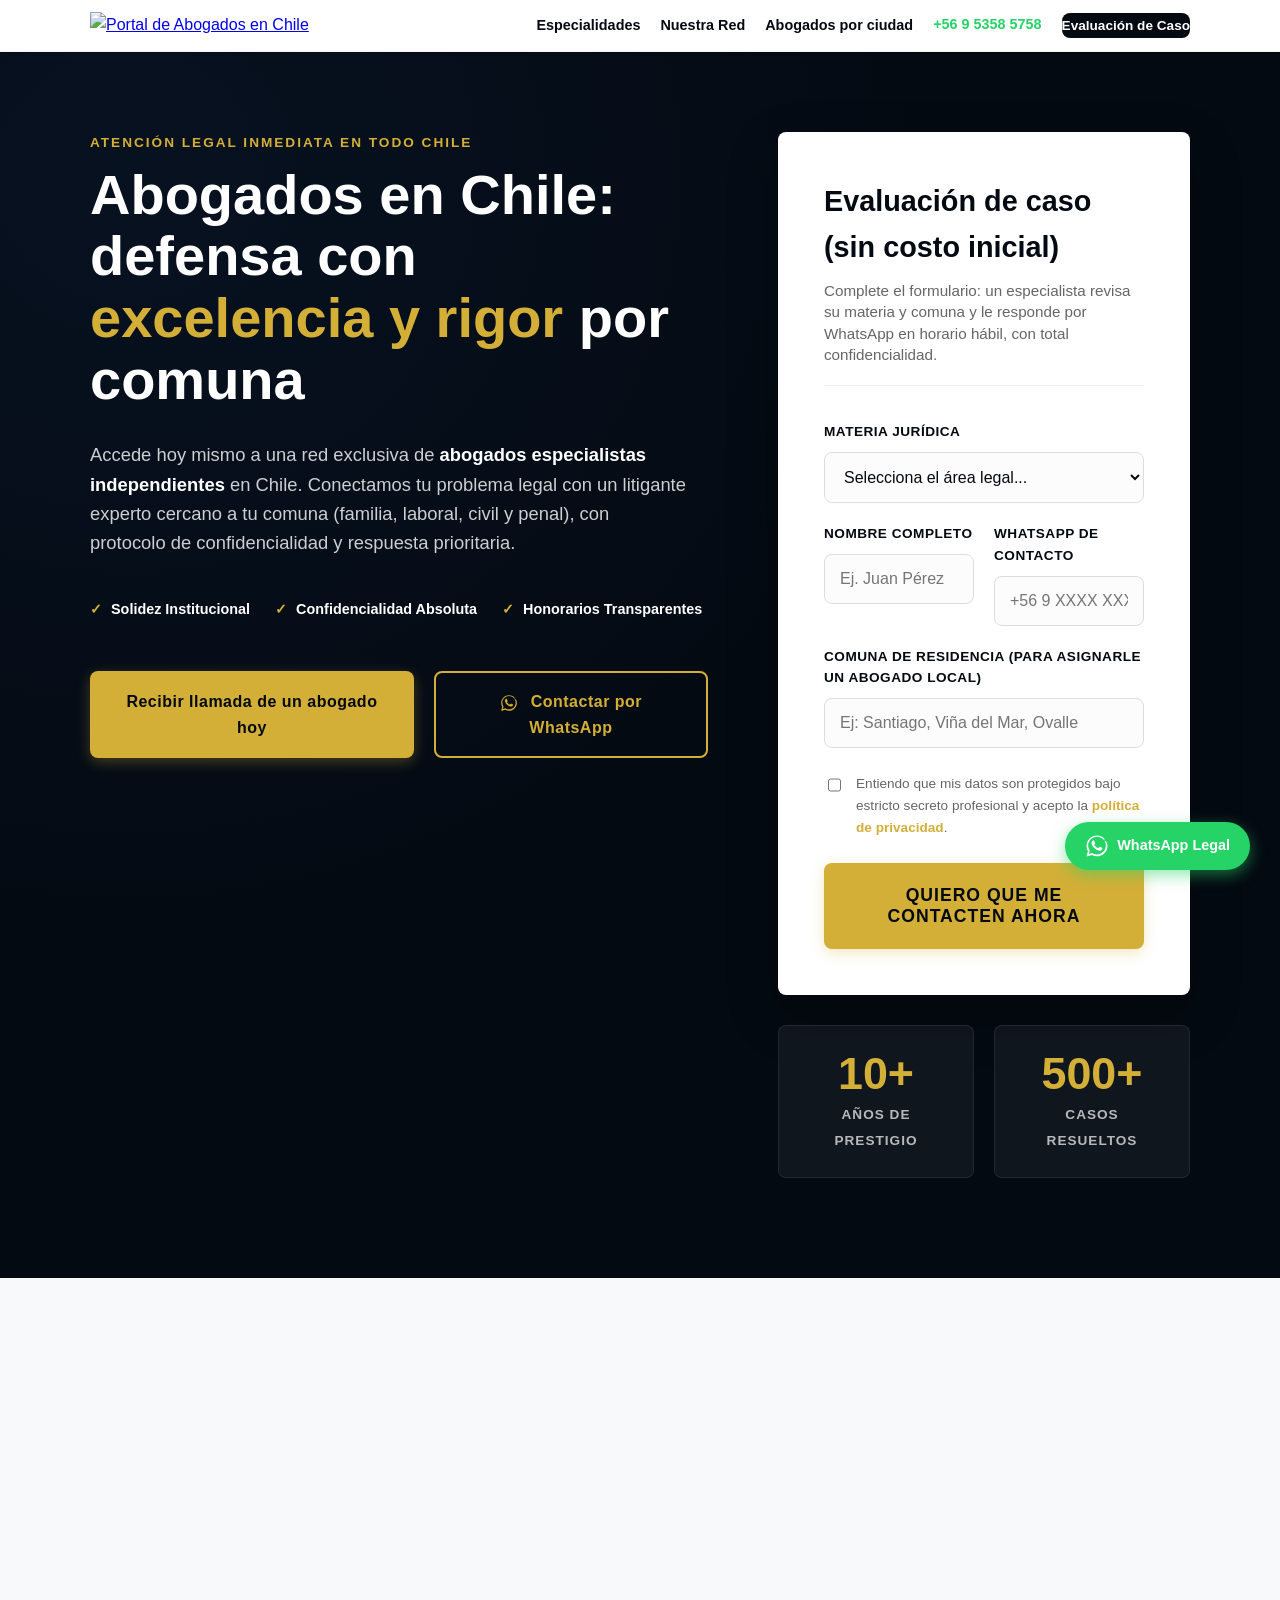
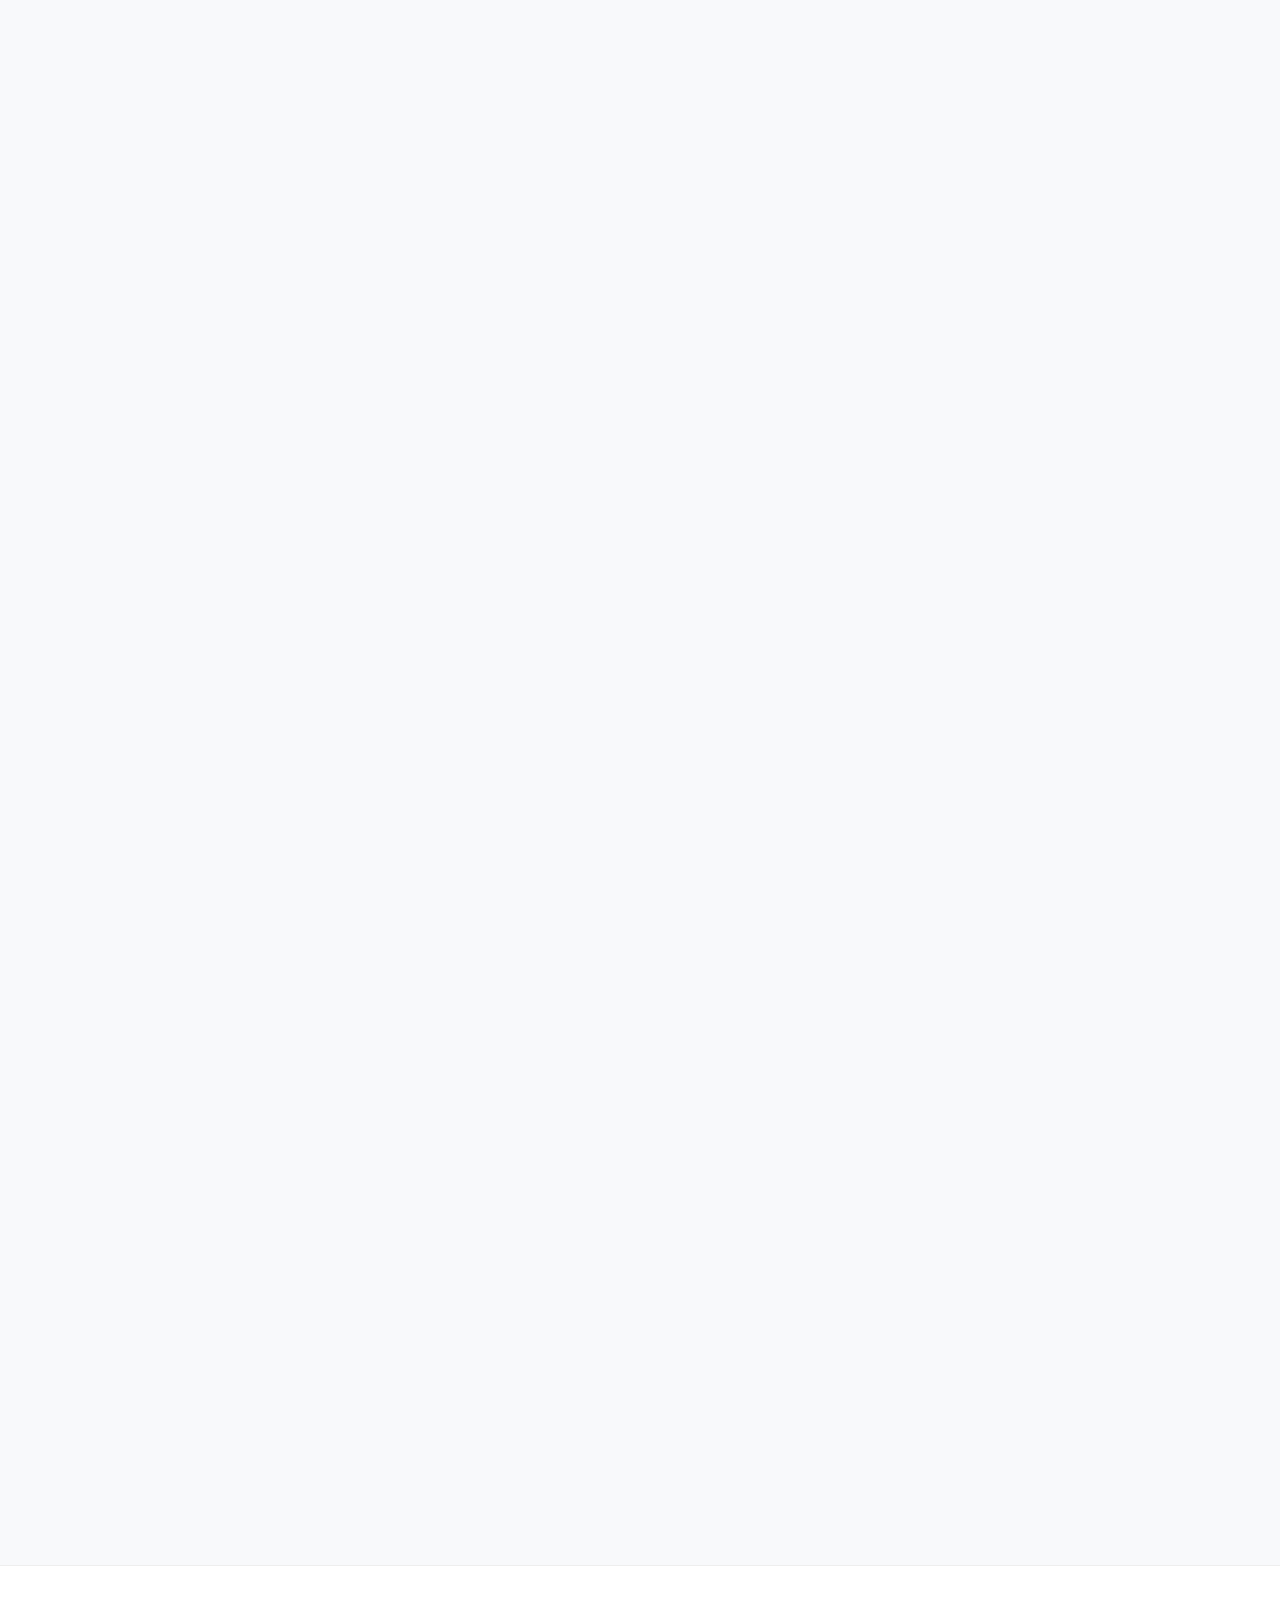
==== commit c43de78c: "expansión I" ====
--- a/index.html
+++ b/index.html
@@ -195,6 +195,10 @@
                         <li><a style="color: var(--primary-deep); font-weight: 700; text-decoration: none; border-bottom: 2px solid var(--accent-gold); padding-bottom: 2px;" href="https://redabogadoschile.cl/abogados-en-maipu.html">Abogados en Maipú</a></li>
                         <li><a style="color: var(--primary-deep); font-weight: 700; text-decoration: none; border-bottom: 2px solid var(--accent-gold); padding-bottom: 2px;" href="https://redabogadoschile.cl/abogados-en-providencia.html">Abogados en Providencia</a></li>
                         <li><a style="color: var(--primary-deep); font-weight: 700; text-decoration: none; border-bottom: 2px solid var(--accent-gold); padding-bottom: 2px;" href="https://redabogadoschile.cl/abogados-en-santiago-centro.html">Abogados en Santiago Centro</a></li>
+                        <li><a style="color: var(--primary-deep); font-weight: 700; text-decoration: none; border-bottom: 2px solid var(--accent-gold); padding-bottom: 2px;" href="https://redabogadoschile.cl/abogados-en-puente-alto.html">Abogados en Puente Alto</a></li>
+                        <li><a style="color: var(--primary-deep); font-weight: 700; text-decoration: none; border-bottom: 2px solid var(--accent-gold); padding-bottom: 2px;" href="https://redabogadoschile.cl/abogados-en-ovalle.html">Abogados en Ovalle</a></li>
+                        <li><a style="color: var(--primary-deep); font-weight: 700; text-decoration: none; border-bottom: 2px solid var(--accent-gold); padding-bottom: 2px;" href="https://redabogadoschile.cl/abogados-en-la-serena.html">Abogados en La Serena</a></li>
+                        <li><a style="color: var(--primary-deep); font-weight: 700; text-decoration: none; border-bottom: 2px solid var(--accent-gold); padding-bottom: 2px;" href="https://redabogadoschile.cl/abogados-en-copiapo.html">Abogados en Copiapó</a></li>
                     </ul>
                 </nav>
             </div>
@@ -290,6 +294,10 @@
                     <li><a href="https://redabogadoschile.cl/abogados-en-maipu.html">Maipú</a></li>
                     <li><a href="https://redabogadoschile.cl/abogados-en-providencia.html">Providencia</a></li>
                     <li><a href="https://redabogadoschile.cl/abogados-en-santiago-centro.html">Santiago Centro</a></li>
+                    <li><a href="https://redabogadoschile.cl/abogados-en-puente-alto.html">Puente Alto</a></li>
+                    <li><a href="https://redabogadoschile.cl/abogados-en-ovalle.html">Ovalle</a></li>
+                    <li><a href="https://redabogadoschile.cl/abogados-en-la-serena.html">La Serena</a></li>
+                    <li><a href="https://redabogadoschile.cl/abogados-en-copiapo.html">Copiapó</a></li>
                 </ul>
             </div>
             
--- a/styles.css
+++ b/styles.css
@@ -56,8 +56,9 @@
 .field-group-premium { display:grid; grid-template-columns:1fr 1fr; gap:20px; }
 .field { margin-bottom:20px; text-align:left; }
 .field label { display:block; margin-bottom:9px; font-weight:600; font-size:0.85rem; color:var(--primary-deep); text-transform:uppercase; letter-spacing:0.5px; }
-.field input, .field select { width:100%; padding:15px; border-radius:var(--border-radius-premium); border:1px solid #ddd; font-size:1rem; box-sizing:border-box; transition:var(--transition-fast); background-color:#fcfcfc; color:var(--primary-deep); }
-.field input:focus, .field select:focus { border-color:var(--accent-gold); outline:none; background-color:var(--white); box-shadow:0 0 0 3px rgba(214,175,55,0.1); }
+.field input, .field select, .field textarea { width:100%; padding:15px; border-radius:var(--border-radius-premium); border:1px solid #ddd; font-size:1rem; box-sizing:border-box; transition:var(--transition-fast); background-color:#fcfcfc; color:var(--primary-deep); font-family:inherit; }
+.field textarea { min-height:120px; resize:vertical; line-height:1.5; }
+.field input:focus, .field select:focus, .field textarea:focus { border-color:var(--accent-gold); outline:none; background-color:var(--white); box-shadow:0 0 0 3px rgba(214,175,55,0.1); }
 .consent-box { margin:25px 0; font-size:0.85rem; color:var(--text-light); text-align:left; }
 .consent-flex { display:flex; align-items:flex-start; gap:12px; }
 .consent-box input[type="checkbox"] { margin-top:4px; width:16px; height:16px; accent-color:var(--accent-gold); cursor:pointer; }
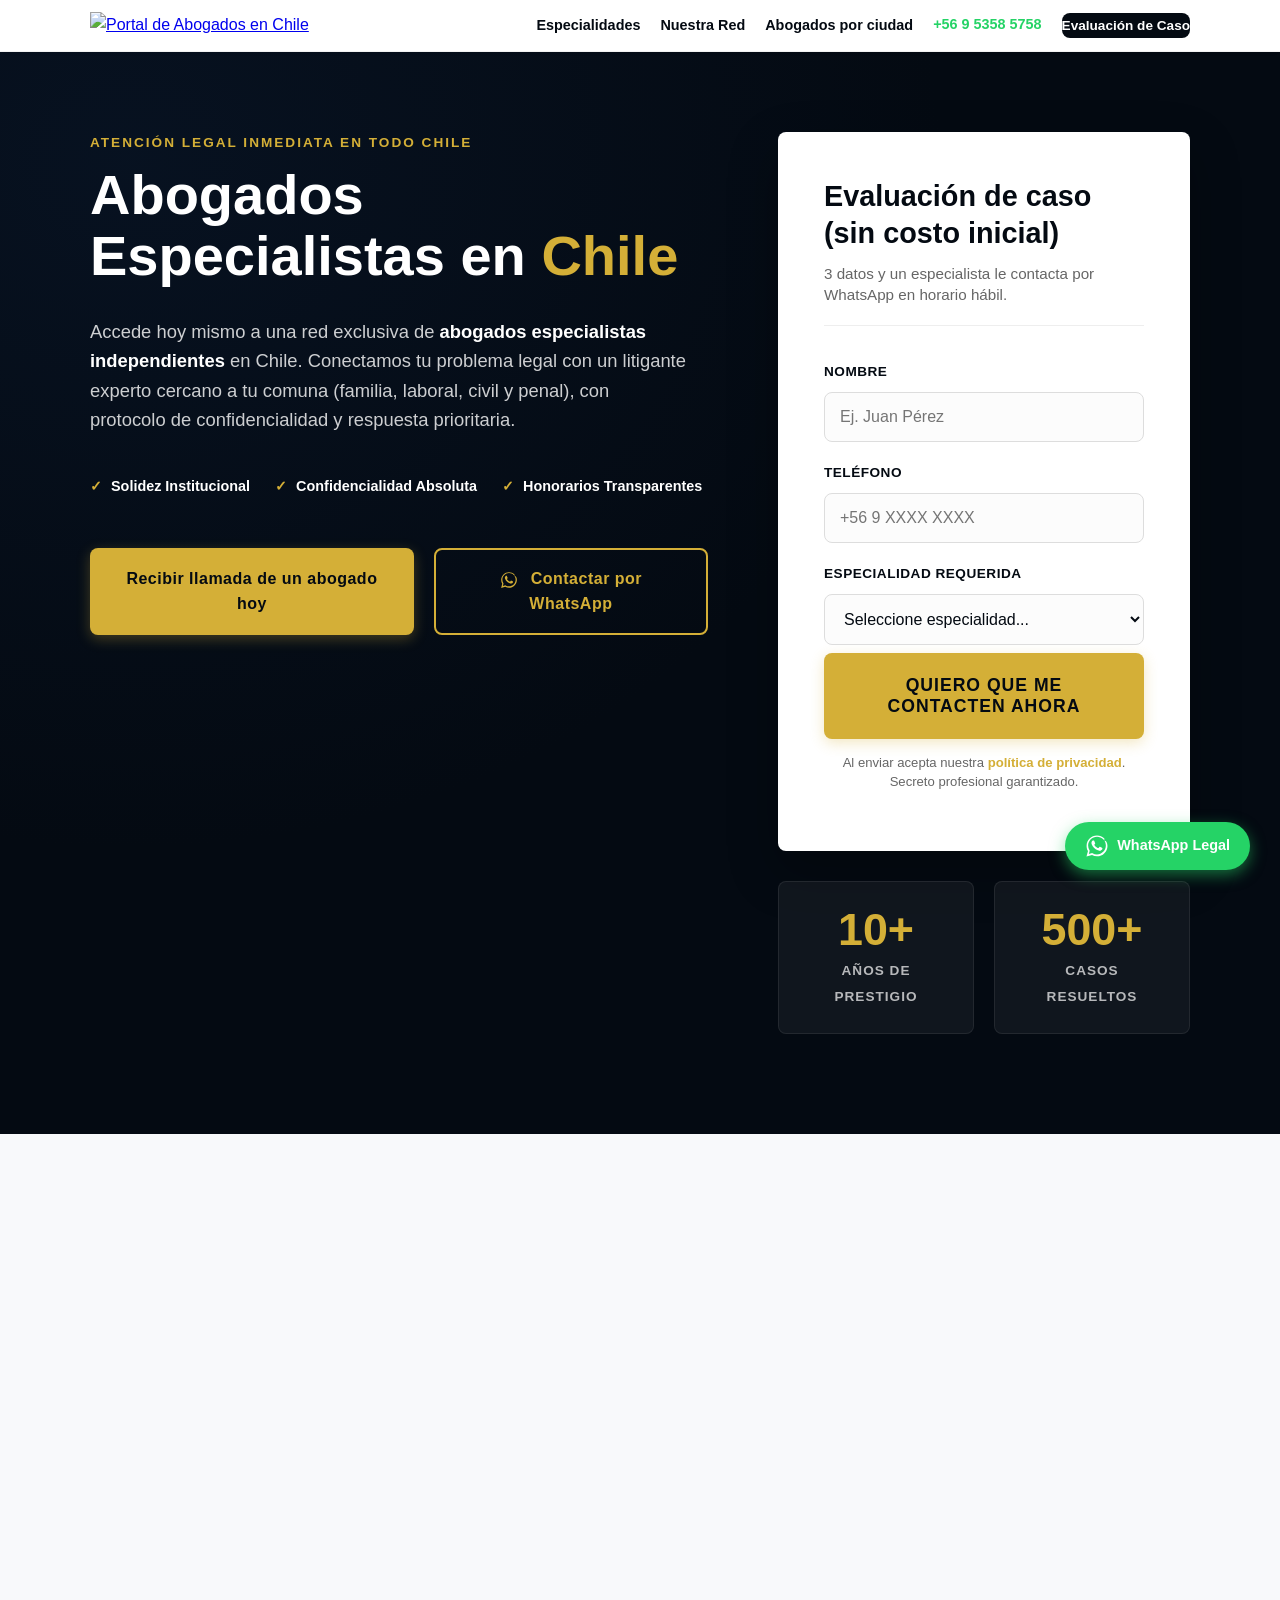
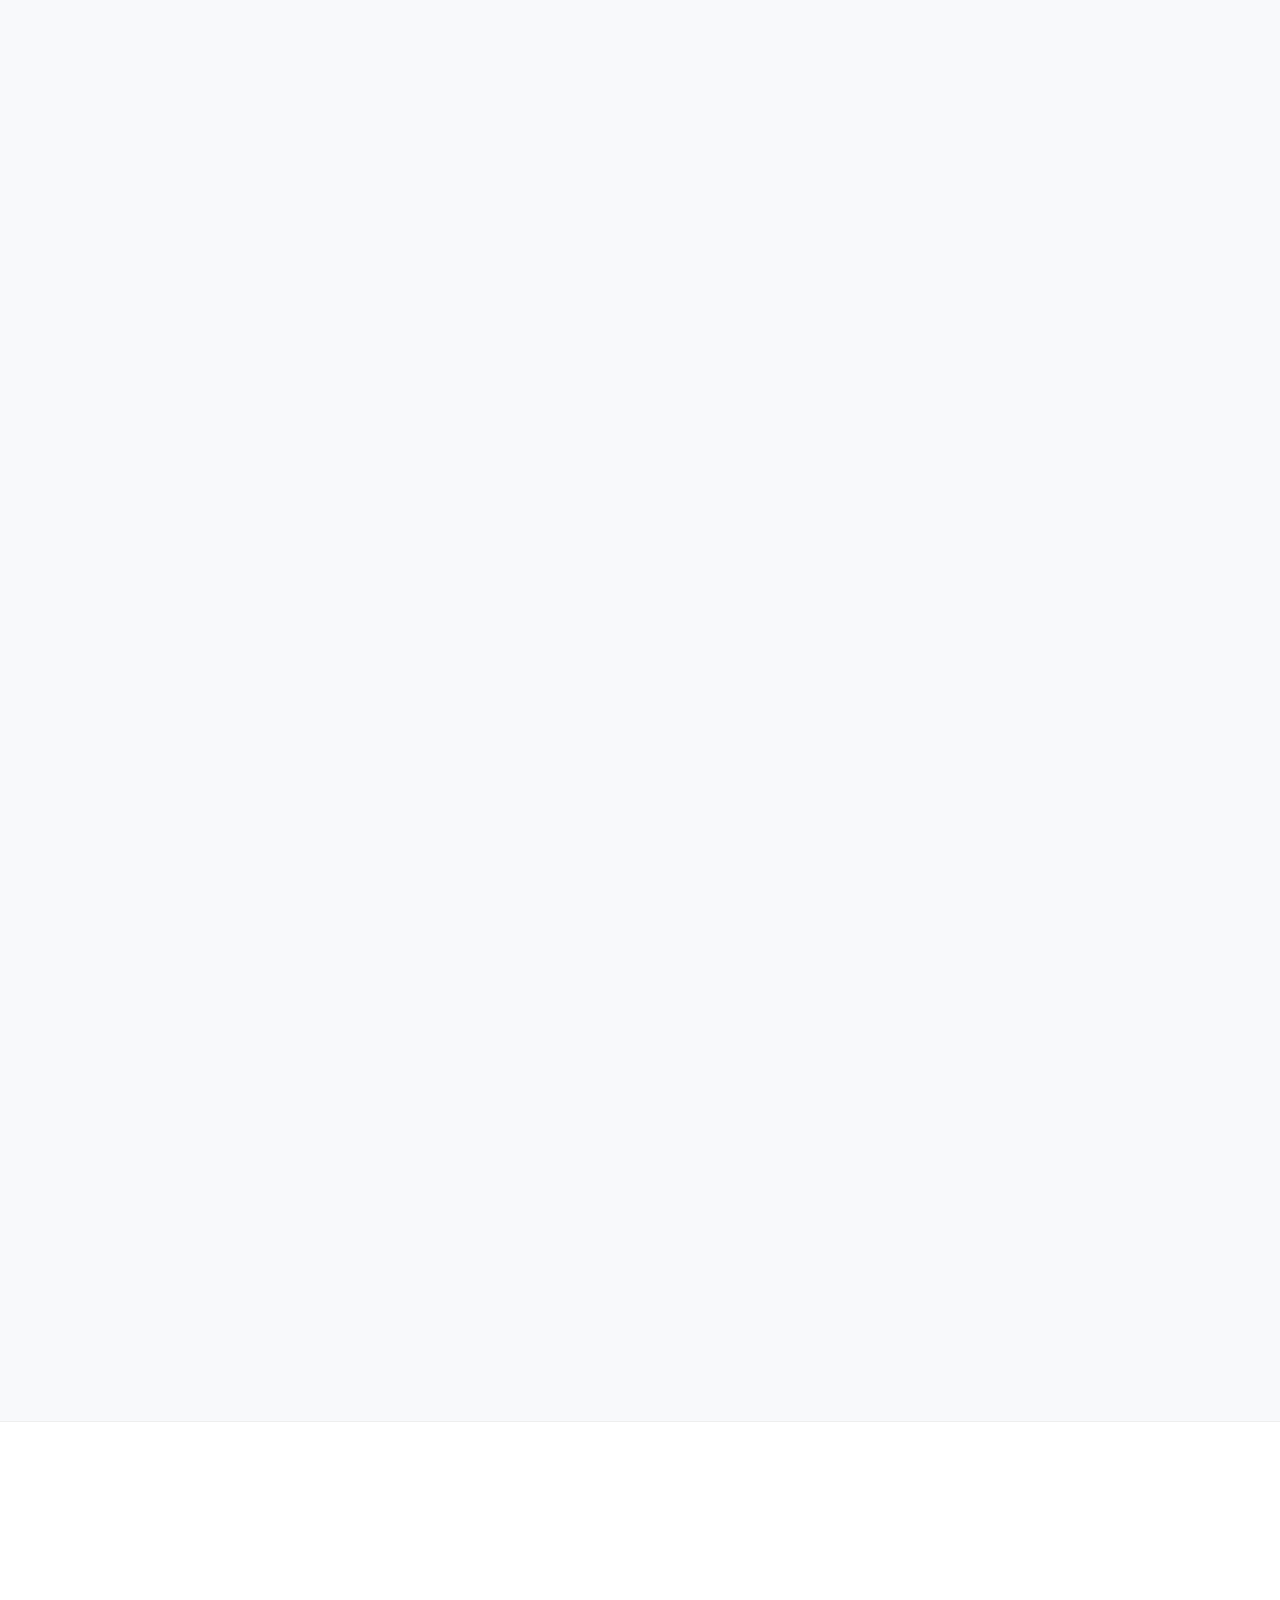
==== commit ede7abd6: "Respaldo previo a refactorización SEO automatizada" ====
--- a/index.html
+++ b/index.html
@@ -3,18 +3,18 @@
 <head>
     <meta charset="UTF-8">
     <meta name="viewport" content="width=device-width, initial-scale=1.0">
-    <title>Abogados en Chile | Red de Especialistas por Comuna | Red Abogados Chile</title>
-    <meta name="description" content="Abogados en Chile: familia, laboral, civil y penal. Conectamos tu caso con un especialista cerca de tu comuna (Santiago, RM y Antofagasta). Primera evaluación confidencial. WhatsApp +56 9 5358 5758.">
+    <title>Abogados en Chile - Asesoría Legal y Consulta | Red Abogados Chile</title>
+    <meta name="description" content="Abogados en Chile: familia, laboral, civil y penal. Consulta legal sin costo y asignación por comuna. WhatsApp +56 9 5358 5758 — respuesta en 2 horas hábiles.">
     <link rel="canonical" href="https://redabogadoschile.cl/" />
     <meta property="og:type" content="website" />
     <meta property="og:locale" content="es_CL" />
     <meta property="og:url" content="https://redabogadoschile.cl/" />
-    <meta property="og:title" content="Abogados en Chile | Red Abogados Chile" />
-    <meta property="og:description" content="Red de abogados especialistas en Chile. Asesoría confidencial en familia, laboral, civil y penal. Evaluación de caso y asignación por comuna." />
+    <meta property="og:title" content="Abogados en Chile - Asesoría Legal y Consulta" />
+    <meta property="og:description" content="Abogados en Chile: familia, laboral, civil y penal. Consulta legal sin costo y asignación por comuna. WhatsApp +56 9 5358 5758." />
     <meta property="og:image" content="https://redabogadoschile.cl/logo1.png" />
     <meta name="twitter:card" content="summary_large_image" />
-    <meta name="twitter:title" content="Abogados en Chile | Red Abogados Chile" />
-    <meta name="twitter:description" content="Especialistas en familia, laboral, civil y penal. Cobertura nacional con foco local." />
+    <meta name="twitter:title" content="Abogados en Chile - Asesoría Legal y Consulta" />
+    <meta name="twitter:description" content="Consulta legal sin costo. Familia, laboral, civil y penal. WhatsApp +56 9 5358 5758." />
     <meta name="twitter:image" content="https://redabogadoschile.cl/logo1.png" />
 
     <script type="application/ld+json">
@@ -95,7 +95,7 @@
             <div class="container hero-grid-improved">
                 <div class="hero-content animation-fadeInLeft">
                     <span class="hero-subtitle">Atención Legal Inmediata en todo Chile</span>
-                    <h1 class="h1-improved">Abogados en Chile: defensa con <span class="h1-strong">excelencia y rigor</span> por comuna</h1>
+                    <h1 class="h1-improved">Abogados Especialistas en <span class="h1-strong">Chile</span></h1>
                     
                     <p class="lead">
                         Accede hoy mismo a una red exclusiva de <strong>abogados especialistas independientes</strong> en Chile. Conectamos tu problema legal con un litigante experto cercano a tu comuna (familia, laboral, civil y penal), con protocolo de confidencialidad y respuesta prioritaria.
@@ -119,50 +119,34 @@
                 <div class="hero-form-wrapper animation-fadeInRight">
                     <div class="card form-card-improved" id="contacto">
                         <div class="form-head">
-                            <h2>Evaluación de caso (sin costo inicial)</h2>
-                            <p>Complete el formulario: un especialista revisa su materia y comuna y le responde por WhatsApp en horario hábil, con total confidencialidad.</p>
+                            <p class="form-head-title">Evaluación de caso (sin costo inicial)</p>
+                            <p>3 datos y un especialista le contacta por WhatsApp en horario hábil.</p>
                         </div>
                         
-                        <form action="https://api.web3forms.com/submit" method="POST" id="leadForm" class="form" novalidate>
+                        <form action="https://api.web3forms.com/submit" method="POST" id="leadForm" class="form">
                             <input type="hidden" name="access_key" value="e971907c-1fd7-4d71-9931-513f91fa2b40" />
                             <input type="hidden" name="origen" value="Landing Index" />
                             <div class="field">
-                                <label for="area">Materia Jurídica</label>
+                                <label for="nombre">Nombre</label>
+                                <input id="nombre" name="nombre" type="text" placeholder="Ej. Juan Pérez" autocomplete="name" required minlength="2" />
+                            </div>
+                            <div class="field">
+                                <label for="telefono">Teléfono</label>
+                                <input id="telefono" name="telefono" type="tel" inputmode="tel" placeholder="+56 9 XXXX XXXX" autocomplete="tel" required pattern="[+]?[0-9\s]{8,15}" title="Ingrese un número de teléfono válido" />
+                            </div>
+                            <div class="field">
+                                <label for="area">Especialidad requerida</label>
                                 <select id="area" name="area_legal" required>
-                                    <option value="" selected disabled>Selecciona el área legal...</option>
+                                    <option value="" selected disabled>Seleccione especialidad...</option>
                                     <option value="Derecho de Familia">Derecho de Familia (Divorcios, Alimentos, VIF)</option>
                                     <option value="Derecho Laboral">Derecho Laboral (Despidos, Tutela)</option>
                                     <option value="Derecho Civil">Derecho Civil (Contratos, Herencias, Propiedades)</option>
-                                    <option value="Derecho Penal">Derecho Penal (Defensa y Querellas Complejas)</option>
+                                    <option value="Derecho Penal">Derecho Penal (Defensa y Querellas)</option>
                                     <option value="Otro">Otra materia / No estoy seguro</option>
                                 </select>
                             </div>
-                            
-                            <div class="field-group-premium">
-                                <div class="field">
-                                    <label for="nombre">Nombre Completo</label>
-                                    <input id="nombre" name="nombre" type="text" placeholder="Ej. Juan Pérez" required />
-                                </div>
-                                
-                                <div class="field">
-                                    <label for="telefono">WhatsApp de Contacto</label>
-                                    <input id="telefono" name="telefono" type="tel" inputmode="tel" placeholder="+56 9 XXXX XXXX" required />
-                                </div>
-                            </div>
-                            
-                            <div class="field">
-                                <label for="comuna">Comuna de Residencia (Para asignarle un abogado local)</label>
-                                <input id="comuna" name="comuna" type="text" placeholder="Ej: Santiago, Viña del Mar, Ovalle" required />
-                            </div>
-                            
-                            <div class="consent-box">
-                                <div class="consent-flex">
-                                    <input id="consent" name="consent" type="checkbox" required />
-                                    <label for="consent">Entiendo que mis datos son protegidos bajo estricto secreto profesional y acepto la <a href="politica-privacidad.html">política de privacidad</a>.</label>
-                                </div>
-                            </div>
-                            
                             <button class="btn btn-primary btn-block btn-form" type="submit" id="submitBtn">Quiero que me contacten ahora</button>
+                            <p class="cta-trust-micro--form">Al enviar acepta nuestra <a href="politica-privacidad.html">política de privacidad</a>. Secreto profesional garantizado.</p>
                         </form>
                     </div>
                     
@@ -208,7 +192,7 @@
             <div class="container">
                 <div class="section-head-premium">
                     <span class="section-subtitle">Áreas de Práctica</span>
-                    <h2 class="h2-improved">Abogados laborales, de familia, civil y penal en Chile</h2>
+                    <p class="h2-improved section-intro">Abogados laborales, de familia, civil y penal en Chile</p>
                     <p>Asignación por materia y comuna: un litigante con experiencia en la vía que corresponde (Juzgado de Familia, Letras del Trabajo, Civil o Garantía), según su caso.</p>
                 </div>
                 
@@ -217,7 +201,7 @@
                         <div class="card-icon-premium">
                             <span class="card-icon-svg" role="img" aria-label="Familia"><svg xmlns="http://www.w3.org/2000/svg" width="40" height="40" viewBox="0 0 24 24" fill="none" stroke="currentColor" stroke-width="1.75" stroke-linecap="round" stroke-linejoin="round" aria-hidden="true"><path d="m16 16 3-8 3 8c-.87.65-1.92 1-3 1s-2.13-.35-3-1Z"/><path d="m2 16 3-8 3 8c-.87.65-1.92 1-3 1s-2.13-.35-3-1Z"/><path d="M7 21h10"/><path d="M12 3v18"/><path d="M3 7h2c2 0 4-1 4-3"/><path d="M21 7h-2c-2 0-4-1-4-3"/></svg></span>
                         </div>
-                        <h3>Derecho de Familia</h3>
+                        <h2>Derecho de Familia</h2>
                         <p>Protegemos lo que más importa. Divorcios, pensiones de alimentos, cuidado personal y juicios complejos de VIF.</p>
                     </article>
 
@@ -225,7 +209,7 @@
                         <div class="card-icon-premium">
                             <span class="card-icon-svg" role="img" aria-label="Laboral"><svg xmlns="http://www.w3.org/2000/svg" width="40" height="40" viewBox="0 0 24 24" fill="none" stroke="currentColor" stroke-width="1.75" stroke-linecap="round" stroke-linejoin="round" aria-hidden="true"><rect x="3" y="7" width="18" height="13" rx="2"/><path d="M8 7V5a2 2 0 0 1 2-2h4a2 2 0 0 1 2 2v2"/></svg></span>
                         </div>
-                        <h3>Derecho Laboral</h3>
+                        <h2>Derecho Laboral</h2>
                         <p>Defensa implacable del trabajador o empresa. Despidos injustificados, autodespidos, cobro de prestaciones y accidentes.</p>
                     </article>
 
@@ -233,7 +217,7 @@
                         <div class="card-icon-premium">
                             <span class="card-icon-svg" role="img" aria-label="Civil"><svg xmlns="http://www.w3.org/2000/svg" width="40" height="40" viewBox="0 0 24 24" fill="none" stroke="currentColor" stroke-width="1.75" stroke-linecap="round" stroke-linejoin="round" aria-hidden="true"><path d="M8 21h12a2 2 0 0 0 2-2v-2H10v2a2 2 0 1 1-4 0V5a2 2 0 0 0-2-2 2 2 0 0 0-2 2v11a2 2 0 0 0 2 2z"/><path d="M19 17V5a2 2 0 0 0-2-2H4"/></svg></span>
                         </div>
-                        <h3>Derecho Civil y Propiedades</h3>
+                        <h2>Derecho Civil y Propiedades</h2>
                         <p>Soluciones patrimoniales. Juicios de arrendamiento, posesiones efectivas, redacción de contratos de alto valor e indemnizaciones.</p>
                     </article>
                 </div>
--- a/styles.css
+++ b/styles.css
@@ -89,8 +89,13 @@
 .service-card-improved:hover { transform:translateY(-5px); box-shadow:var(--shadow-hover); border-color:rgba(212,175,55,0.2); }
 .card-icon-premium .card-icon-svg { display: inline-flex; align-items: center; justify-content: center; margin-bottom: 15px; padding: 10px; width: 60px; height: 60px; box-sizing: border-box; background: #f0f4f8; border-radius: 50%; color: #d4af37; flex-shrink: 0; }
 .card-icon-premium .card-icon-svg svg { display: block; }
-.service-card-improved h3 { color:var(--primary-deep); font-size:1.6rem; margin:0; transition:var(--transition-fast); }
-.service-card-improved:hover h3 { color:var(--accent-gold); }
+.service-card-improved h2, .service-card-improved h3 { color:var(--primary-deep); font-size:1.6rem; margin:0; transition:var(--transition-fast); }
+.service-card-improved:hover h2, .service-card-improved:hover h3 { color:var(--accent-gold); }
+.form-head .form-head-title { margin:0 0 10px; font-size:1.8rem; color:var(--primary-deep); font-weight:700; line-height:1.3; }
+.section-intro { font-size:2.8rem; color:var(--primary-deep); margin:0 0 20px; line-height:1.2; font-weight:700; }
+.cta-trust-micro--form a { color:var(--accent-gold); font-weight:600; text-decoration:none; }
+.cta-trust-micro--form a:hover { text-decoration:underline; }
+.form-card-improved .form .field:last-of-type { margin-bottom:8px; }
 .service-card-improved p { color:var(--text-light); font-size:0.95rem; margin:0; line-height:1.7; }
 .section-faq { padding: 100px 0; background: linear-gradient(180deg, #f8f9fb 0%, #ffffff 100%); border-top: 1px solid #eee; content-visibility: auto; contain-intrinsic-size: 1px 900px; }
 .faq-context-strip { display: flex; flex-wrap: wrap; gap: 10px; justify-content: center; margin-bottom: 50px; }
@@ -140,7 +145,7 @@
 
 @media (max-width:1024px) { h1.h1-improved { font-size:2.8rem; } .hero-grid-improved { gap:40px; grid-template-columns:1fr 1fr; } .form-card-improved { padding:30px; } .field-group-premium { grid-template-columns:1fr; gap:0; } .commitment-wrapper { grid-template-columns:1fr; gap:50px; } .commitment-image { order:-1; max-width:500px; margin:0 auto; } }
 @media (max-width:1240px){.footer-grid{grid-template-columns:repeat(3,minmax(0,1fr));gap:35px;}}
-@media (max-width:768px) { html { font-size:15px; } .hero-cta-wrap { align-items: center; max-width: 100%; } .faq-premium-item summary { padding: 20px; font-size: 0.98rem; } .faq-premium-content { padding: 0 20px 20px; } .premium-header-flex{flex-direction:column;align-items:stretch;padding:8px 0;gap:6px;}.premium-header-logo{align-self:flex-start;}.premium-header-logo img{height:46px;max-width:min(200px,52vw);object-position:left center;}.premium-nav{width:100%;overflow:hidden;}.premium-nav ul{display:flex;flex-wrap:nowrap;overflow-x:auto;-webkit-overflow-scrolling:touch;justify-content:flex-start;gap:8px;padding:2px 4px 6px;margin:0;scrollbar-width:none;}.premium-nav ul::-webkit-scrollbar{display:none;}.premium-nav a:not(.btn-nav):not(.btn-nav-wa){font-size:0.78rem;padding:6px 12px;background:#f4f6f8;border-radius:100px;white-space:nowrap;}.premium-nav a:not(.btn-nav):not(.btn-nav-wa)::after{display:none;}.btn-nav-wa{font-size:0.82rem;white-space:nowrap;}.btn-nav{font-size:0.75rem !important;padding:8px 14px !important;white-space:nowrap;letter-spacing:0;text-transform:none;} .hero-grid-improved { grid-template-columns:1fr; gap:50px; text-align:center; } .h1-improved { font-size:2.5rem; } .lead { margin-left:auto; margin-right:auto; } .check-list-improved { justify-content:center; flex-wrap:wrap; gap:15px; margin-bottom:30px; } .hero-cta { justify-content:center; flex-direction:column; gap:10px; } .btn { width:100%; } .hero-form-wrapper { transform:none !important; } .section-services, .section-commitment, .section-faq { padding:80px 0; } .h2-improved { font-size:2.2rem; } .footer-grid { grid-template-columns:1fr 1fr; gap:30px; } }
+@media (max-width:768px) { html { font-size:15px; } .hero-cta-wrap { align-items: center; max-width: 100%; } .section-intro { font-size:2.2rem; } .faq-premium-item summary { padding: 20px; font-size: 0.98rem; } .faq-premium-content { padding: 0 20px 20px; } .premium-header-flex{flex-direction:column;align-items:stretch;padding:8px 0;gap:6px;}.premium-header-logo{align-self:flex-start;}.premium-header-logo img{height:46px;max-width:min(200px,52vw);object-position:left center;}.premium-nav{width:100%;overflow:hidden;}.premium-nav ul{display:flex;flex-wrap:nowrap;overflow-x:auto;-webkit-overflow-scrolling:touch;justify-content:flex-start;gap:8px;padding:2px 4px 6px;margin:0;scrollbar-width:none;}.premium-nav ul::-webkit-scrollbar{display:none;}.premium-nav a:not(.btn-nav):not(.btn-nav-wa){font-size:0.78rem;padding:6px 12px;background:#f4f6f8;border-radius:100px;white-space:nowrap;}.premium-nav a:not(.btn-nav):not(.btn-nav-wa)::after{display:none;}.btn-nav-wa{font-size:0.82rem;white-space:nowrap;}.btn-nav{font-size:0.75rem !important;padding:8px 14px !important;white-space:nowrap;letter-spacing:0;text-transform:none;} .hero-grid-improved { grid-template-columns:1fr; gap:50px; text-align:center; } .h1-improved { font-size:2.5rem; } .lead { margin-left:auto; margin-right:auto; } .check-list-improved { justify-content:center; flex-wrap:wrap; gap:15px; margin-bottom:30px; } .hero-cta { justify-content:center; flex-direction:column; gap:10px; } .btn { width:100%; } .hero-form-wrapper { transform:none !important; } .section-services, .section-commitment, .section-faq { padding:80px 0; } .h2-improved { font-size:2.2rem; } .footer-grid { grid-template-columns:1fr 1fr; gap:30px; } }
 @media (max-width:480px) { .premium-header{padding:6px 0;}.premium-header .container{padding-left:14px;padding-right:14px;}.premium-header-logo img{height:40px;max-width:min(180px,48vw);}.premium-nav ul{gap:6px;padding-bottom:4px;}.premium-nav a:not(.btn-nav):not(.btn-nav-wa){font-size:0.72rem;padding:5px 10px;}.btn-nav-wa{font-size:0.75rem;}.btn-nav{padding:7px 10px !important;font-size:0.7rem !important;}.btn-nav-text-full{display:none;}.btn-nav-text-short{display:inline;} .h1-improved { font-size:2rem; } .form-card-improved { padding:25px 20px; } .form-head h2 { font-size:1.5rem; } .trust-counters-improved { flex-direction:column; gap:15px; } .counter-number { font-size:2.2rem; } .grid-services-improved { grid-template-columns:1fr; gap:20px; } .service-card-improved { padding:30px 25px; } .commitment-item-premium h4 { font-size:1.1rem; } .footer-grid { grid-template-columns:1fr; text-align:center; gap:35px; } .footer-logo { margin-left:auto; margin-right:auto; } .footer-bottom-flex { justify-content:center; text-align:center; } .whatsapp-float { bottom:20px; right:20px; padding:10px 15px; font-size:0.8rem; } }
 
 /* ============ MOBILE LAYOUT OVERRIDES — header limpio + WhatsApp FAB ============ */
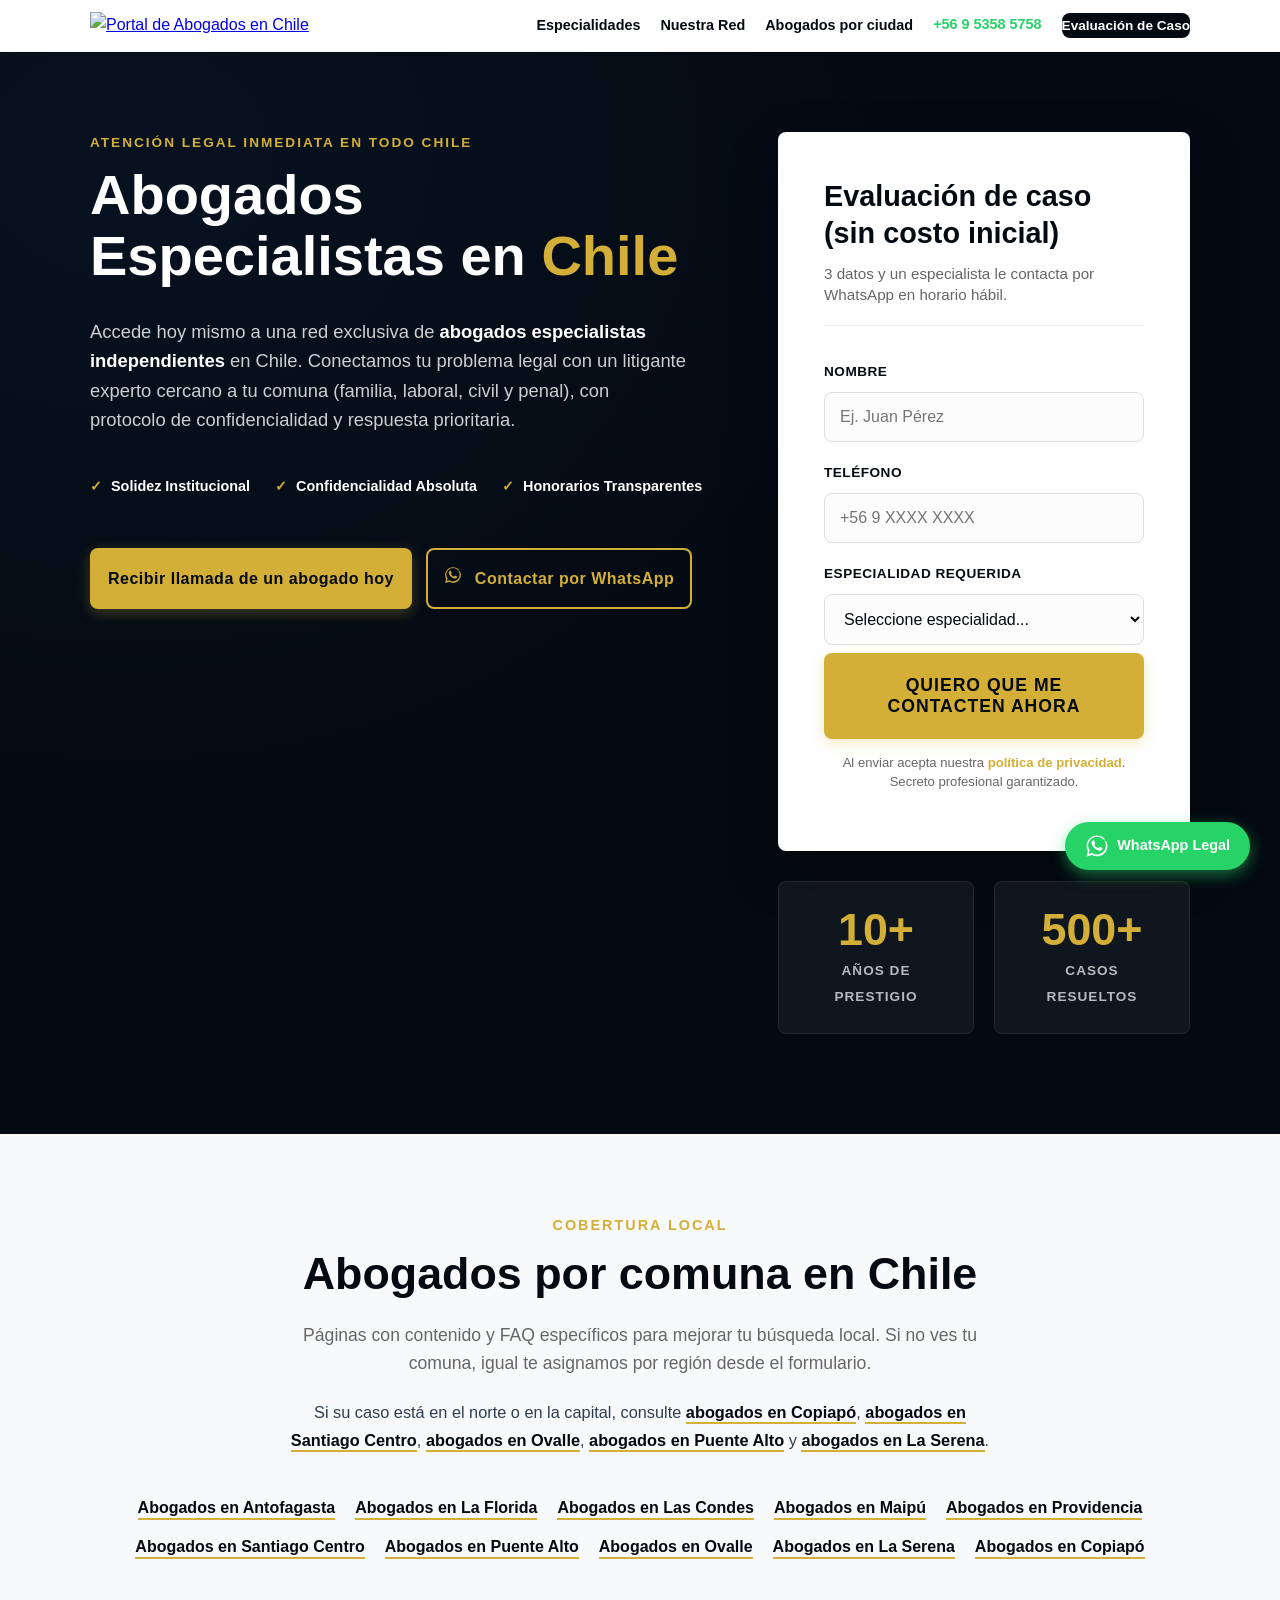
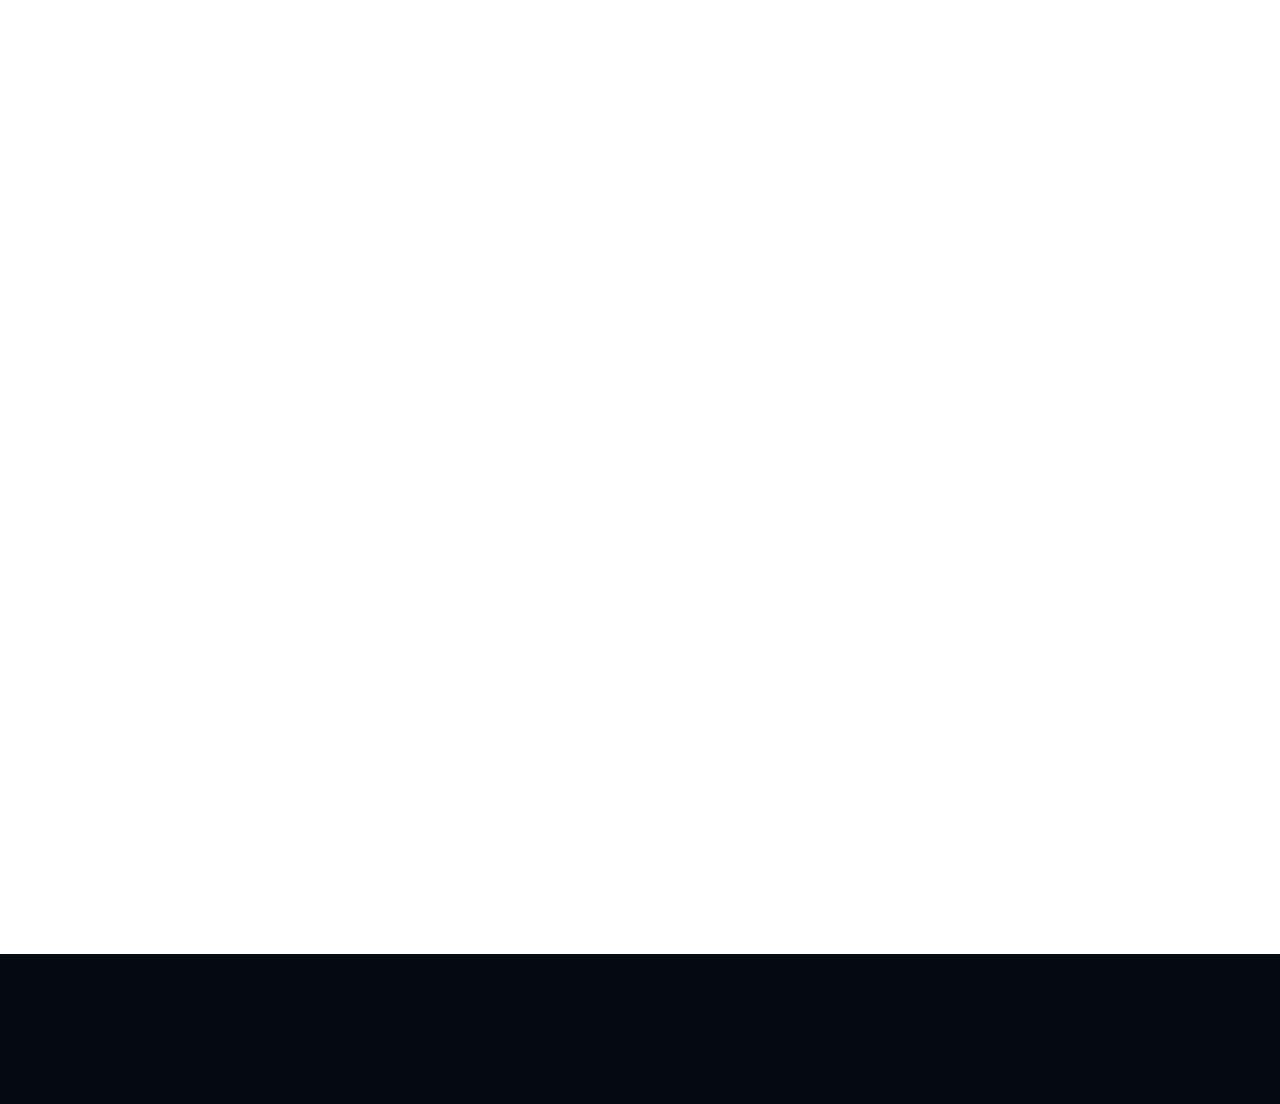
==== commit 21241d5d: "Actualizar lastmod del sitemap para reactivar el rastreo de las comunas estancadas. Acortar el title" ====
--- a/index.html
+++ b/index.html
@@ -3,7 +3,7 @@
 <head>
     <meta charset="UTF-8">
     <meta name="viewport" content="width=device-width, initial-scale=1.0">
-    <title>Abogados en Chile - Asesoría Legal y Consulta | Red Abogados Chile</title>
+    <title>Abogados en Chile | Red de Abogados y Asesoría Legal</title>
     <meta name="description" content="Abogados en Chile: familia, laboral, civil y penal. Consulta legal sin costo y asignación por comuna. WhatsApp +56 9 5358 5758 — respuesta en 2 horas hábiles.">
     <link rel="canonical" href="https://redabogadoschile.cl/" />
     <meta property="og:type" content="website" />
@@ -107,13 +107,18 @@
                         <span><i class="icon-check">✓</i> Honorarios Transparentes</span>
                     </div>
                     
-                    <div class="hero-cta">
-                        <a class="btn btn-primary" href="https://wa.me/56953585758?text=Hola,%20vengo%20de%20la%20web,%20necesito%20asesor%C3%ADa%20legal%20en%20Chile" target="_blank" rel="noopener noreferrer">Recibir llamada de un abogado hoy</a>
+                    <div class="hero-cta hero-cta--home">
+                        <a class="btn btn-primary" href="https://wa.me/56953585758?text=Hola,%20vengo%20de%20la%20web,%20necesito%20asesor%C3%ADa%20legal%20en%20Chile" target="_blank" rel="noopener noreferrer">
+                            <span class="hero-cta-long">Recibir llamada de un abogado hoy</span>
+                            <span class="hero-cta-short">Hablar con un abogado</span>
+                        </a>
                         <a class="btn btn-ghost" href="https://wa.me/56953585758?text=Hola,%20vengo%20de%20la%20web,%20necesito%20asesor%C3%ADa%20legal%20en%20Chile" target="_blank" rel="noopener noreferrer">
-                            <svg viewBox="0 0 448 512" width="18" height="18" style="margin-right:8px; vertical-align:middle;"><path fill="currentColor" d="M380.9 97.1C339 55.1 283.2 32 223.9 32c-122.4 0-222 99.6-222 222 0 39.1 10.2 77.3 29.6 111L0 480l117.7-30.9c32.4 17.7 68.9 27 106.1 27h.1c122.3 0 224.1-99.6 224.1-222 0-59.3-25.2-115-67.1-117zm-157 338.7h-.1c-34 0-67.3-9.1-96-26.3l-6.9-4.1-71.4 18.7 19-69.4-4.5-7.2c-18.9-30-28.8-64.5-28.8-100.2 0-104.1 84.7-188.9 188.9-188.9 50.4 0 97.8 19.7 133.4 55.3s55.3 83 55.3 133.5c0 104.2-84.7 189-188.8 189zm104.7-143.2c-5.7-2.9-33.9-16.7-39.2-18.5-5.3-1.9-9.2-2.9-13.1 2.9-3.9 5.7-15 18.9-18.5 22.8-3.5 3.9-7.1 4.3-12.8 1.4-5.7-2.9-24-8.9-45.7-28.3-16.9-15.1-28.3-33.7-31.6-39.4-3.3-5.7-.3-8.8 2.5-11.6 2.6-2.5 5.7-6.8 8.6-10.2 2.9-3.4 3.9-5.7 5.7-9.7 1.8-3.9.9-7.3-.5-10.1-1.4-2.9-13.1-31.6-18-43.3-4.7-11.4-9.5-9.8-13.1-10h-11.1c-3.9 0-10.2 1.5-15.5 7.3-5.3 5.7-20.2 19.7-20.2 48.1 0 28.3 20.6 55.7 23.5 59.7 2.9 3.9 40.5 61.8 98.1 86.6 13.7 5.9 24.4 9.4 32.8 12.1 13.8 4.4 26.3 3.8 36.2 2.3 11-1.6 33.9-13.9 38.7-27.3 4.8-13.4 4.8-24.9 3.3-27.3-1.4-2.4-5.3-3.8-11-6.7z"></path></svg>
-                            Contactar por WhatsApp
+                            <svg viewBox="0 0 448 512" width="18" height="18" aria-hidden="true"><path fill="currentColor" d="M380.9 97.1C339 55.1 283.2 32 223.9 32c-122.4 0-222 99.6-222 222 0 39.1 10.2 77.3 29.6 111L0 480l117.7-30.9c32.4 17.7 68.9 27 106.1 27h.1c122.3 0 224.1-99.6 224.1-222 0-59.3-25.2-115-67.1-117zm-157 338.7h-.1c-34 0-67.3-9.1-96-26.3l-6.9-4.1-71.4 18.7 19-69.4-4.5-7.2c-18.9-30-28.8-64.5-28.8-100.2 0-104.1 84.7-188.9 188.9-188.9 50.4 0 97.8 19.7 133.4 55.3s55.3 83 55.3 133.5c0 104.2-84.7 189-188.8 189zm104.7-143.2c-5.7-2.9-33.9-16.7-39.2-18.5-5.3-1.9-9.2-2.9-13.1 2.9-3.9 5.7-15 18.9-18.5 22.8-3.5 3.9-7.1 4.3-12.8 1.4-5.7-2.9-24-8.9-45.7-28.3-16.9-15.1-28.3-33.7-31.6-39.4-3.3-5.7-.3-8.8 2.5-11.6 2.6-2.5 5.7-6.8 8.6-10.2 2.9-3.4 3.9-5.7 5.7-9.7 1.8-3.9.9-7.3-.5-10.1-1.4-2.9-13.1-31.6-18-43.3-4.7-11.4-9.5-9.8-13.1-10h-11.1c-3.9 0-10.2 1.5-15.5 7.3-5.3 5.7-20.2 19.7-20.2 48.1 0 28.3 20.6 55.7 23.5 59.7 2.9 3.9 40.5 61.8 98.1 86.6 13.7 5.9 24.4 9.4 32.8 12.1 13.8 4.4 26.3 3.8 36.2 2.3 11-1.6 33.9-13.9 38.7-27.3 4.8-13.4 4.8-24.9 3.3-27.3-1.4-2.4-5.3-3.8-11-6.7z"></path></svg>
+                            <span class="hero-cta-long">Contactar por WhatsApp</span>
+                            <span class="hero-cta-short">Escribir por WhatsApp</span>
                         </a>
                     </div>
+                    <p class="hero-mobile-value">Consulta legal sin costo. Un abogado le contacta por WhatsApp.</p>
                 </div>
                 
                 <div class="hero-form-wrapper animation-fadeInRight">
@@ -170,6 +175,7 @@
                     <span class="section-subtitle">Cobertura local</span>
                     <h2 class="h2-improved">Abogados por comuna en Chile</h2>
                     <p>Páginas con contenido y FAQ específicos para mejorar tu búsqueda local. Si no ves tu comuna, igual te asignamos por región desde el formulario.</p>
+                    <p class="cobertura-context">Si su caso está en el norte o en la capital, consulte <a href="/abogados-en-copiapo.html">abogados en Copiapó</a>, <a href="/abogados-en-santiago-centro.html">abogados en Santiago Centro</a>, <a href="/abogados-en-ovalle.html">abogados en Ovalle</a>, <a href="/abogados-en-puente-alto.html">abogados en Puente Alto</a> y <a href="/abogados-en-la-serena.html">abogados en La Serena</a>.</p>
                 </div>
                 <nav aria-label="Abogados por comuna">
                     <ul style="list-style: none; margin: 0; padding: 0; display: flex; flex-wrap: wrap; gap: 14px 20px; justify-content: center;">
@@ -323,5 +329,34 @@
         </div>
     </footer>
 
+    <!--
+      Medición de contacto: el repositorio no tiene ID de GA4 ni GTM.
+      Reemplazar G-XXXXXXXX, descomentar y marcar en GA4 como key events:
+      click_whatsapp, phone_click, generate_lead.
+    <script async src="https://www.googletagmanager.com/gtag/js?id=G-XXXXXXXX"></script>
+    <script>
+      window.dataLayer = window.dataLayer || [];
+      function gtag(){dataLayer.push(arguments);}
+      gtag('js', new Date());
+      gtag('config', 'G-XXXXXXXX');
+      document.addEventListener('click', function (event) {
+        var link = event.target.closest('a');
+        if (!link) return;
+        var href = link.getAttribute('href') || '';
+        if (href.indexOf('wa.me') !== -1 || href.indexOf('api.whatsapp.com') !== -1) {
+          gtag('event', 'click_whatsapp', { link_url: href });
+        } else if (href.indexOf('tel:') === 0) {
+          gtag('event', 'phone_click', { link_url: href });
+        }
+      });
+      var leadForm = document.getElementById('leadForm');
+      if (leadForm) {
+        leadForm.addEventListener('submit', function () {
+          gtag('event', 'generate_lead', { method: 'form' });
+        });
+      }
+    </script>
+    -->
+
 </body>
 </html>
--- a/styles.css
+++ b/styles.css
@@ -48,6 +48,12 @@
 .check-list-improved { display:flex; gap:25px; margin-bottom:50px; color:var(--white); font-weight:600; font-size:0.9rem; }
 .icon-check { color:var(--accent-gold); margin-right:5px; font-style:normal; font-weight:900; }
 .hero-cta { display:flex; gap:20px; align-items:center; }
+@media (min-width:769px) { .hero-cta--home { flex-wrap:wrap; gap:14px; } .hero-cta--home .btn { white-space:nowrap; padding-left:16px; padding-right:16px; } .hero-cta--home .btn svg { margin-right:8px; flex-shrink:0; } }
+.hero-cta-short { display:none; }
+.hero-mobile-value { display:none; margin:16px 0 0; max-width:28rem; color:rgba(255,255,255,0.88); font-size:0.95rem; line-height:1.45; font-weight:600; }
+.section-head-premium .cobertura-context { margin:22px auto 0; max-width:720px; color:var(--text-main); font-size:1.02rem; line-height:1.7; }
+.cobertura-context a { color:var(--primary-deep); font-weight:700; text-decoration:none; border-bottom:2px solid var(--accent-gold); padding-bottom:1px; }
+.cobertura-context a:hover { color:var(--accent-gold-hover); }
 .hero-form-wrapper { display:flex; flex-direction:column; gap:30px; width:100%; position:relative; z-index:10; }
 .form-card-improved { background:var(--white); padding:45px; border-radius:var(--border-radius-premium); box-shadow:0 20px 50px rgba(0,0,0,0.3); border:1px solid rgba(255,255,255,0.05); width:100%; box-sizing:border-box; text-align:left; color:var(--text-main); }
 .form-head { margin-bottom:35px; text-align:left; border-bottom:1px solid #eee; padding-bottom:20px; }
@@ -145,7 +151,7 @@
 
 @media (max-width:1024px) { h1.h1-improved { font-size:2.8rem; } .hero-grid-improved { gap:40px; grid-template-columns:1fr 1fr; } .form-card-improved { padding:30px; } .field-group-premium { grid-template-columns:1fr; gap:0; } .commitment-wrapper { grid-template-columns:1fr; gap:50px; } .commitment-image { order:-1; max-width:500px; margin:0 auto; } }
 @media (max-width:1240px){.footer-grid{grid-template-columns:repeat(3,minmax(0,1fr));gap:35px;}}
-@media (max-width:768px) { html { font-size:15px; } .hero-cta-wrap { align-items: center; max-width: 100%; } .section-intro { font-size:2.2rem; } .faq-premium-item summary { padding: 20px; font-size: 0.98rem; } .faq-premium-content { padding: 0 20px 20px; } .premium-header-flex{flex-direction:column;align-items:stretch;padding:8px 0;gap:6px;}.premium-header-logo{align-self:flex-start;}.premium-header-logo img{height:46px;max-width:min(200px,52vw);object-position:left center;}.premium-nav{width:100%;overflow:hidden;}.premium-nav ul{display:flex;flex-wrap:nowrap;overflow-x:auto;-webkit-overflow-scrolling:touch;justify-content:flex-start;gap:8px;padding:2px 4px 6px;margin:0;scrollbar-width:none;}.premium-nav ul::-webkit-scrollbar{display:none;}.premium-nav a:not(.btn-nav):not(.btn-nav-wa){font-size:0.78rem;padding:6px 12px;background:#f4f6f8;border-radius:100px;white-space:nowrap;}.premium-nav a:not(.btn-nav):not(.btn-nav-wa)::after{display:none;}.btn-nav-wa{font-size:0.82rem;white-space:nowrap;}.btn-nav{font-size:0.75rem !important;padding:8px 14px !important;white-space:nowrap;letter-spacing:0;text-transform:none;} .hero-grid-improved { grid-template-columns:1fr; gap:50px; text-align:center; } .h1-improved { font-size:2.5rem; } .lead { margin-left:auto; margin-right:auto; } .check-list-improved { justify-content:center; flex-wrap:wrap; gap:15px; margin-bottom:30px; } .hero-cta { justify-content:center; flex-direction:column; gap:10px; } .btn { width:100%; } .hero-form-wrapper { transform:none !important; } .section-services, .section-commitment, .section-faq { padding:80px 0; } .h2-improved { font-size:2.2rem; } .footer-grid { grid-template-columns:1fr 1fr; gap:30px; } }
+@media (max-width:768px) { html { font-size:15px; } .hero-cta--home { width:100%; align-items:stretch; } .hero-cta--home .hero-cta-long { display:none; } .hero-cta--home .hero-cta-short { display:inline; } .hero-cta--home .btn { min-height:48px; padding:14px 16px; line-height:1.3; display:flex; align-items:center; justify-content:center; gap:8px; white-space:normal; } .hero-cta--home .btn svg { flex-shrink:0; } .hero-mobile-value { display:block; } .hero-cta-wrap { align-items: center; max-width: 100%; } .section-intro { font-size:2.2rem; } .faq-premium-item summary { padding: 20px; font-size: 0.98rem; } .faq-premium-content { padding: 0 20px 20px; } .premium-header-flex{flex-direction:column;align-items:stretch;padding:8px 0;gap:6px;}.premium-header-logo{align-self:flex-start;}.premium-header-logo img{height:46px;max-width:min(200px,52vw);object-position:left center;}.premium-nav{width:100%;overflow:hidden;}.premium-nav ul{display:flex;flex-wrap:nowrap;overflow-x:auto;-webkit-overflow-scrolling:touch;justify-content:flex-start;gap:8px;padding:2px 4px 6px;margin:0;scrollbar-width:none;}.premium-nav ul::-webkit-scrollbar{display:none;}.premium-nav a:not(.btn-nav):not(.btn-nav-wa){font-size:0.78rem;padding:6px 12px;background:#f4f6f8;border-radius:100px;white-space:nowrap;}.premium-nav a:not(.btn-nav):not(.btn-nav-wa)::after{display:none;}.btn-nav-wa{font-size:0.82rem;white-space:nowrap;}.btn-nav{font-size:0.75rem !important;padding:8px 14px !important;white-space:nowrap;letter-spacing:0;text-transform:none;} .hero-grid-improved { grid-template-columns:1fr; gap:50px; text-align:center; } .h1-improved { font-size:2.5rem; } .lead { margin-left:auto; margin-right:auto; } .check-list-improved { justify-content:center; flex-wrap:wrap; gap:15px; margin-bottom:30px; } .hero-cta { justify-content:center; flex-direction:column; gap:10px; } .btn { width:100%; } .hero-form-wrapper { transform:none !important; } .section-services, .section-commitment, .section-faq { padding:80px 0; } .h2-improved { font-size:2.2rem; } .footer-grid { grid-template-columns:1fr 1fr; gap:30px; } }
 @media (max-width:480px) { .premium-header{padding:6px 0;}.premium-header .container{padding-left:14px;padding-right:14px;}.premium-header-logo img{height:40px;max-width:min(180px,48vw);}.premium-nav ul{gap:6px;padding-bottom:4px;}.premium-nav a:not(.btn-nav):not(.btn-nav-wa){font-size:0.72rem;padding:5px 10px;}.btn-nav-wa{font-size:0.75rem;}.btn-nav{padding:7px 10px !important;font-size:0.7rem !important;}.btn-nav-text-full{display:none;}.btn-nav-text-short{display:inline;} .h1-improved { font-size:2rem; } .form-card-improved { padding:25px 20px; } .form-head h2 { font-size:1.5rem; } .trust-counters-improved { flex-direction:column; gap:15px; } .counter-number { font-size:2.2rem; } .grid-services-improved { grid-template-columns:1fr; gap:20px; } .service-card-improved { padding:30px 25px; } .commitment-item-premium h4 { font-size:1.1rem; } .footer-grid { grid-template-columns:1fr; text-align:center; gap:35px; } .footer-logo { margin-left:auto; margin-right:auto; } .footer-bottom-flex { justify-content:center; text-align:center; } .whatsapp-float { bottom:20px; right:20px; padding:10px 15px; font-size:0.8rem; } }
 
 /* ============ MOBILE LAYOUT OVERRIDES — header limpio + WhatsApp FAB ============ */
